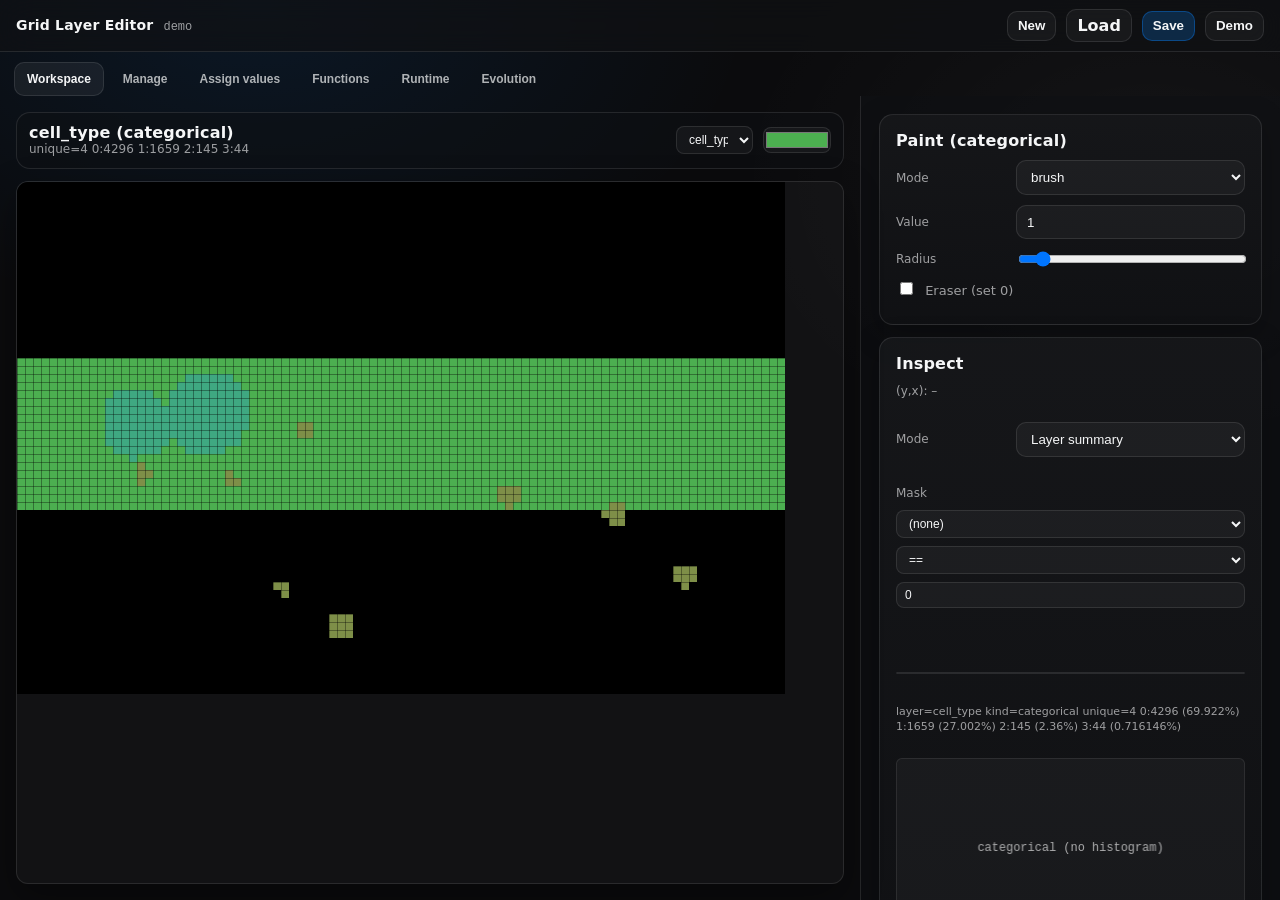
==== web_editor/index.html @ 2e933324 "add pathway step type with neural network-like topology and optimize layer writeback with dirty trac" ====
<!doctype html>
<html lang="en">
  <head>
    <meta charset="UTF-8" />
    <meta name="viewport" content="width=device-width, initial-scale=1.0" />
    <title>Grid Layer Editor</title>
    <link rel="stylesheet" href="style.css" />
  </head>
  <body>
    <div class="app">
      <header class="topbar">
        <div class="topbar__titleWrap">
          <div class="topbar__title">Grid Layer Editor</div>
          <div id="currentFileInfo" class="topbar__fileInfo"></div>
        </div>
        <div class="topbar__actions">
          <button id="newBtn" class="btn btn--secondary">New</button>
          <label class="btn btn--secondary">
            Load
            <input id="fileInput" type="file" accept="application/json" hidden />
          </label>
          <button id="saveBtn" class="btn btn--primary">Save</button>
          <button id="demoBtn" class="btn btn--secondary">Demo</button>
        </div>
      </header>

      <div class="content">
        <div class="workspace">
          <div class="screenTabs">
            <button class="screenBtn screenBtn--active" data-screen="workspace">Workspace</button>
            <button class="screenBtn" data-screen="manage">Manage</button>
            <button class="screenBtn" data-screen="assign">Assign values</button>
            <button class="screenBtn" data-screen="functions">Functions</button>
            <button class="screenBtn" data-screen="runtime">Runtime</button>
            <button class="screenBtn" data-screen="evolution">Evolution</button>
          </div>

          <div class="screenPanel screenPanel--active" data-screen="workspace">
            <main class="main">
              <div id="activeLayerBar" class="activeBar">
                <div class="activeBar__left">
                  <div id="activeLayerTitle" class="activeBar__title"></div>
                  <div id="activeLayerStats" class="activeBar__meta"></div>
                </div>
                <div class="activeBar__right">
                  <select id="layerSelect" class="input input--tiny"></select>
                  <input id="activeLayerColor" class="input input--tiny" type="color" />
                </div>
              </div>

              <div id="canvasWrap" class="canvasWrap">
                <canvas id="canvas" class="canvas"></canvas>
                <canvas id="overlay" class="overlay"></canvas>
              </div>
            </main>

            <aside class="toolsDock">
              <div class="toolsBody">
                <div class="workspaceToolsStack">
                  <section class="panel">
                    <div class="panel__title">Paint (categorical)</div>
                    <div class="row">
                      <label class="label">Mode</label>
                      <select id="editMode" class="input">
                        <option value="brush">brush</option>
                        <option value="rectangle">rectangle</option>
                      </select>
                    </div>
                    <div class="row">
                      <label class="label">Value</label>
                      <input id="paintValue" class="input" type="number" value="1" step="1" />
                    </div>
                    <div class="row">
                      <label class="label">Radius</label>
                      <input id="brushRadius" class="input" type="range" min="0" max="25" value="2" />
                    </div>
                    <div class="row row--inline">
                      <label class="checkbox"><input id="toggleEraser" type="checkbox" /> Eraser (set 0)</label>
                    </div>
                  </section>

                  <section class="panel">
                    <div class="panel__title">Inspect</div>
                    <div class="row row--inline">
                      <div id="cursorInfo" class="meta">(y,x): –</div>
                    </div>

                    <div class="inspectLayout">
                      <div class="inspectLayout__left">
                        <div class="row">
                          <label class="label">Mode</label>
                          <select id="inspectMode" class="input">
                            <option value="summary" selected>Layer summary</option>
                            <option value="cursor">Cursor table (all layers)</option>
                          </select>
                        </div>

                        <div class="row row--inline">
                          <div class="runtimeBlock__controls">
                            <label class="meta">Mask</label>
                            <select id="inspectHistMaskLayer" class="input input--tiny">
                              <option value="">(none)</option>
                            </select>
                            <select id="inspectHistMaskOp" class="input input--tiny">
                              <option value="==">==</option>
                              <option value="!=">!=</option>
                              <option value=">">></option>
                              <option value=">=">>=</option>
                              <option value="<"><</option>
                              <option value="<="><=</option>
                            </select>
                            <input id="inspectHistMaskValue" class="input input--tiny" type="number" step="any" value="1" />
                          </div>
                        </div>

                        <div class="row row--inline">
                          <div id="inspectCursorValue" class="meta"></div>
                        </div>
                        <div class="row row--inline">
                          <div id="inspectTable" class="table"></div>
                        </div>
                      </div>

                      <div class="inspectLayout__right">
                        <div class="row row--inline">
                          <div id="inspectSummaryStats" class="meta" style="font-size: 11px; line-height: 1.4;"></div>
                        </div>
                        <div class="row row--inline">
                          <canvas id="inspectCanvasHist" class="inspectHistCanvas"></canvas>
                        </div>
                      </div>
                    </div>
                  </section>

                  <section class="panel">
                    <div class="panel__title">Grid</div>
                    <div class="row">
                      <label class="label">H</label>
                      <input id="HInput" class="input" type="number" min="4" max="512" value="64" />
                    </div>
                    <div class="row">
                      <label class="label">W</label>
                      <input id="WInput" class="input" type="number" min="4" max="512" value="96" />
                    </div>
                    <div class="row">
                      <label class="label">Zoom</label>
                      <input id="zoomInput" class="input" type="range" min="1" max="24" value="8" />
                    </div>
                    <div class="row row--inline">
                      <label class="checkbox"><input id="autoFitZoom" type="checkbox" checked /> Auto-fit zoom</label>
                    </div>
                    <div class="row row--inline">
                      <label class="checkbox"><input id="gridLinesInput" type="checkbox" checked /> Grid lines</label>
                    </div>
                  </section>
                </div>
              </div>
            </aside>
          </div>

          <div class="screenPanel" data-screen="manage">
            <div class="manageLayout">
              <aside class="sidebar">
                <section class="panel">
                  <div class="panel__title">Layers</div>
                  <div class="row">
                    <label class="label">Search</label>
                    <input id="layerSearchInput" class="input" placeholder="filter layers…" />
                  </div>
                  <div class="row row--inlineFlex">
                    <label class="checkbox"><input id="groupByPrefix" type="checkbox" checked /> Group by prefix</label>
                    <div class="spacer"></div>
                    <button id="collapseAllBtn" class="btn btn--secondary btn--tiny">Collapse</button>
                    <button id="expandAllBtn" class="btn btn--secondary btn--tiny">Expand</button>
                  </div>
                  <div class="row row--inlineFlex">
                    <button id="bulkDeleteBtn" class="btn btn--danger btn--tiny">Delete selected</button>
                    <div class="spacer"></div>
                    <div id="bulkDeleteInfo" class="meta"></div>
                  </div>
                  <div class="row row--inline">
                    <div id="layersTable" class="table"></div>
                  </div>
                </section>
              </aside>

              <aside class="toolsDock toolsDock--full">
                <div class="tabs">
                  <button class="tabBtn tabBtn--active" data-tab="generate">Generate</button>
                </div>

                <div class="toolsBody">
                <div class="tabPanel tabPanel--active" data-tab="generate">
                  <section class="panel">
                    <div class="panel__title">Bulk add layers (masked)</div>
                    <div class="help">Create many layers like <span class="mono">prefix1…prefixN</span> and optionally keep only cells where a mask condition is true.</div>

                    <div class="row">
                      <label class="label">Name prefix</label>
                      <input id="bulkPrefix" class="input" value="protein_" />
                    </div>
                    <div class="row">
                      <label class="label">Start #</label>
                      <input id="bulkStart" class="input" type="number" value="1" step="1" />
                    </div>
                    <div class="row">
                      <label class="label">How many</label>
                      <input id="bulkCount" class="input" type="number" value="100" step="1" min="1" max="10000" />
                    </div>

                    <div class="row">
                      <label class="label">If exists</label>
                      <select id="bulkCollision" class="input">
                        <option value="error">error</option>
                        <option value="skip">skip</option>
                        <option value="overwrite">overwrite</option>
                      </select>
                    </div>

                    <div class="row">
                      <div id="bulkAddPreview" class="meta"></div>
                    </div>

                    <div class="hr"></div>

                    <div class="row">
                      <label class="label">Kind</label>
                      <select id="bulkKind" class="input">
                        <option value="counts">counts</option>
                        <option value="continuous">continuous</option>
                        <option value="categorical">categorical</option>
                      </select>
                    </div>
                    <div class="row">
                      <label class="label">Initialize</label>
                      <select id="bulkInit" class="input">
                        <option value="zeros">zeros</option>
                        <option value="constant">constant</option>
                        <option value="random">random</option>
                        <option value="gradient">gradient</option>
                      </select>
                    </div>

                    <details class="details">
                      <summary class="details__summary">Advanced</summary>
                      <div class="row">
                        <label class="label">Value</label>
                        <input id="bulkValue" class="input" type="number" value="1" step="0.1" />
                      </div>
                      <div class="row">
                        <label class="label">Seed</label>
                        <input id="bulkSeed" class="input" type="number" value="0" step="1" />
                      </div>
                    </details>

                    <div class="hr"></div>

                    <div class="row">
                      <label class="label">Mask layer</label>
                      <select id="maskLayer" class="input"></select>
                    </div>
                    <div class="row">
                      <label class="label">Condition</label>
                      <div class="two">
                        <select id="maskOp" class="input">
                          <option value="==">==</option>
                          <option value="!=">!=</option>
                          <option value=">">&gt;</option>
                          <option value=">=">&gt;=</option>
                          <option value="<">&lt;</option>
                          <option value="<=">&lt;=</option>
                        </select>
                        <input id="maskValue" class="input" type="number" value="1" step="1" />
                      </div>
                    </div>
                    <div class="row row--inline">
                      <label class="checkbox"><input id="maskInvert" type="checkbox" /> Invert mask</label>
                    </div>

                    <div class="row">
                      <button id="bulkAddBtn" class="btn btn--primary btn--full">Bulk add</button>
                    </div>
                  </section>

                  <section class="panel">
                    <div class="panel__title">Derived / patterned layers</div>
                    <div class="help">Create one new layer per matching source layer. Use <span class="mono">{suffix}</span> in the template to reuse the matched suffix.</div>

                    <div class="row row--inline">
                      <button id="derivedPresetGeneFromMolecule" class="btn btn--secondary btn--full">Preset: molecule_* → gene_{suffix}</button>
                    </div>

                    <div class="row">
                      <label class="label">Match prefix</label>
                      <input id="derivedSourcePrefix" class="input" value="molecule_" />
                    </div>
                    <div class="row">
                      <label class="label">Create as</label>
                      <input id="derivedTargetTemplate" class="input" value="gene_{suffix}" />
                    </div>

                    <div class="row">
                      <div id="derivedPreview" class="meta"></div>
                    </div>

                    <details class="details">
                      <summary class="details__summary">Advanced</summary>
                      <div class="row">
                        <label class="label">Kind/color from</label>
                        <select id="derivedMetaFrom" class="input">
                          <option value="source">source layer</option>
                          <option value="prototype">prototype layer</option>
                        </select>
                      </div>
                      <div class="row">
                        <label class="label">Prototype</label>
                        <select id="derivedPrototypeLayer" class="input"></select>
                      </div>
                      <div class="row">
                        <label class="label">Data init</label>
                        <select id="derivedDataInit" class="input">
                          <option value="zeros">zeros</option>
                          <option value="copy_source">copy source</option>
                          <option value="copy_prototype">copy prototype</option>
                        </select>
                      </div>
                      <div class="row row--inline">
                        <label class="checkbox"><input id="derivedSkipExisting" type="checkbox" checked /> Skip if target exists</label>
                      </div>
                    </details>
                    <div class="row">
                      <button id="derivedApplyBtn" class="btn btn--primary btn--full">Create derived layers</button>
                    </div>
                  </section>
                </div>

              </div>
              </aside>
            </div>
          </div>

          <div class="screenPanel" data-screen="assign">
            <div class="assignLayout">
              <aside class="sidebar">
                <section class="panel">
                  <div class="panel__title">Targets</div>
                  <div class="help">Pick layers to change.</div>
                  <div class="row">
                    <label class="label">Search</label>
                    <input id="opTargetFilter" class="input" placeholder="filter targets… (use * as wildcard)" />
                  </div>
                  <div class="row row--inline">
                    <div class="two">
                      <button id="opTargetsSelectAll" class="btn btn--secondary btn--full">Select all visible</button>
                      <button id="opTargetsClear" class="btn btn--secondary btn--full">Clear</button>
                    </div>
                  </div>
                  <div class="row row--inline">
                    <div id="opTargetsList" class="targetsList"></div>
                  </div>
                </section>
              </aside>

              <aside class="toolsDock toolsDock--full">
                <div class="toolsBody">
                  <section class="panel">
                    <div class="panel__title">Assign values (masked)</div>

                    <div class="row">
                      <label class="label">Operation</label>
                      <select id="opType" class="input">
                        <option value="set_constant">set constant</option>
                        <option value="set_random_uniform">set random uniform</option>
                        <option value="add_random_uniform">add random uniform</option>
                      </select>
                    </div>
                    <div class="row">
                      <label class="label">Value</label>
                      <input id="opValue" class="input" type="number" value="1" step="0.1" />
                    </div>
                    <div class="row">
                      <label class="label">Min / Max</label>
                      <div class="two two--equal">
                        <input id="opMin" class="input" type="number" value="0" step="0.1" />
                        <input id="opMax" class="input" type="number" value="1" step="0.1" />
                      </div>
                    </div>
                    <div class="row">
                      <label class="label">Seed</label>
                      <input id="opSeed" class="input" type="number" value="0" step="1" />
                    </div>

                    <div class="hr"></div>

                    <div class="row">
                      <label class="label">Mask layer</label>
                      <select id="opMaskLayer" class="input"></select>
                    </div>
                    <div class="row">
                      <label class="label">Condition</label>
                      <div class="two">
                        <select id="opMaskOp" class="input">
                          <option value="==">==</option>
                          <option value="!=">!=</option>
                          <option value=">">&gt;</option>
                          <option value=">=">&gt;=</option>
                          <option value="<">&lt;</option>
                          <option value="<=">&lt;=</option>
                        </select>
                        <input id="opMaskValue" class="input" type="number" value="1" step="1" />
                      </div>
                    </div>
                    <div class="row row--inline">
                      <label class="checkbox"><input id="opMaskInvert" type="checkbox" /> Invert mask</label>
                    </div>
                    <div class="row row--inline">
                      <div id="opMaskPreview" class="meta"></div>
                    </div>

                    <div class="row">
                      <button id="opApplyBtn" class="btn btn--primary btn--full">Apply to targets</button>
                    </div>
                  </section>
                </div>
              </aside>
            </div>
          </div>

          <div class="screenPanel" data-screen="functions">
            <div class="functionsLayout">
              <aside class="toolsDock toolsDock--full">
                <div class="tabs">
                  <button class="tabBtn tabBtn--active" data-tab="measurements">Measurements</button>
                  <button class="tabBtn" data-tab="layerOps">Layer Ops</button>
                </div>

                <div class="toolsBody">
                  <div class="tabPanel tabPanel--active" data-tab="measurements">
                    <section class="panel">
                      <div class="panel__title">Measurements</div>
                      <div class="help">
                        Define scalar outputs using formulas over layers (spreadsheet-style). These are stored inside gridstate.json and used by the Python CLI.
                        Use reductions like <span class="mono">mean(x)</span>, <span class="mono">sum(x)</span>, <span class="mono">median(x)</span>, <span class="mono">quantile(x, 0.9)</span>, and optional filters like <span class="mono">where=(circulation==1)</span>.
                      </div>

                      <div class="row">
                        <label class="label">Insert layer</label>
                        <div class="two two--btn">
                          <select id="fnInsertLayer" class="input"></select>
                          <button id="fnInsertLayerBtn" class="btn btn--secondary">Insert</button>
                        </div>
                      </div>

                      <div class="row">
                        <label class="label">Insert function</label>
                        <div class="two two--btn">
                          <select id="fnInsertFn" class="input"></select>
                          <button id="fnInsertFnBtn" class="btn btn--secondary">Insert</button>
                        </div>
                      </div>

                      <div class="hr"></div>

                      <div class="row row--inline">
                        <div class="two two--equal">
                          <button id="fnAddRowBtn" class="btn btn--secondary btn--full">Add measurement</button>
                          <button id="fnResetBtn" class="btn btn--secondary btn--full">Reset defaults</button>
                        </div>
                      </div>

                      <div class="row row--inline">
                        <div id="fnSpecsTable" class="table"></div>
                      </div>
                    </section>
                  </div>

                  <div class="tabPanel" data-tab="layerOps">
                    <section class="panel">
                      <div class="panel__titleRow">
                        <div class="panel__title">Layer Ops</div>
                        <button id="opsHelpBtn" class="btn btn--secondary btn--tiny" type="button" aria-label="Layer Ops help">?</button>
                      </div>
                      <div class="help">
                        Define layer-to-layer operations that update existing layers using array expressions (NumPy-style). These are stored inside gridstate.json and executed by a Python script.
                        Example: <span class="mono">target=cell</span> expr <span class="mono">cell - death</span> or <span class="mono">where(cell==1, atp + glucose*atp_maker*damage, atp)</span>.
                      </div>

                      <div class="row">
                        <label class="label">Insert layer</label>
                        <div class="two two--btn">
                          <select id="opsInsertLayer" class="input"></select>
                          <button id="opsInsertLayerBtn" class="btn btn--secondary">Insert</button>
                        </div>
                      </div>

                      <div class="row">
                        <label class="label">Insert function</label>
                        <div class="two two--btn">
                          <select id="opsInsertFn" class="input"></select>
                          <button id="opsInsertFnBtn" class="btn btn--secondary">Insert</button>
                        </div>
                      </div>

                      <div class="hr"></div>

                      <div class="opsToolbar">
                        <div class="opsToolbar__row">
                          <button id="opsAddRowBtn" class="btn btn--secondary">Add operation</button>
                          <button id="opsAddVarBtn" class="btn btn--secondary">Add variable</button>
                          <button id="opsAddForEachBtn" class="btn btn--secondary">Add foreach</button>
                          <button id="opsAddTransportBtn" class="btn btn--secondary">Add transport</button>
                          <button id="opsAddDiffusionBtn" class="btn btn--secondary">Add diffusion</button>
                          <button id="opsAddDivisionBtn" class="btn btn--secondary">Add division</button>
                          <button id="opsAddPathwayBtn" class="btn btn--secondary">Add pathway</button>
                        </div>
                      </div>

                      <div class="row">
                        <label class="label">Duplicate group</label>
                        <div class="opsDupGroup">
                          <select id="opsDupGroupFrom" class="input"></select>
                          <input id="opsDupGroupTo" class="input" placeholder="new group name (e.g. translation)" />
                          <button id="opsDupGroupBtn" class="btn btn--secondary">Duplicate</button>
                        </div>
                      </div>

                      <div class="row row--inline">
                        <div class="opsToolbar__row opsToolbar__row--secondary">
                          <button id="opsTestBtn" class="btn btn--secondary">Test operations</button>
                          <button id="opsResetBtn" class="btn btn--secondary">Clear</button>
                        </div>
                      </div>

                      <div class="row row--inline">
                        <div id="opsSpecsTable" class="table"></div>
                      </div>
                    </section>
                  </div>
                </div>
              </aside>
            </div>
          </div>

          <div class="screenPanel" data-screen="runtime">
            <div class="functionsLayout">
              <aside class="toolsDock toolsDock--full">
                <section class="panel">
                  <div class="panel__title">Runtime</div>
                  <div class="help">
                    Runtime always runs the current editor gridstate (auto-synced). Repeatedly apply Layer Ops (one step per tick) and visualize selected layers as live heatmaps.
                    This requires running the local runtime server.
                  </div>

                  <div class="row">
                    <label class="label">Tick interval (ms)</label>
                    <div class="two two--btn">
                      <input id="rtIntervalMs" class="input" type="number" min="50" step="50" value="500" />
                      <button id="rtStartStopBtn" class="btn btn--secondary">Start</button>
                    </div>
                  </div>

                  <div class="row row--inline">
                    <div class="three">
                      <button id="rtStepBtn" class="btn btn--secondary btn--tiny">Step once</button>
                      <button id="rtResetBtn" class="btn btn--secondary btn--tiny">Reset</button>
                      <button id="rtDownloadBtn" class="btn btn--secondary btn--tiny">Download tick</button>
                    </div>
                  </div>

                  <div class="row row--inline">
                    <div id="rtStatus" class="meta"></div>
                  </div>

                  <div class="hr"></div>

                  <div class="runtimeDash">
                    <div class="runtimeDash__left">
                      <div class="runtimeBlock">
                        <div class="runtimeBlock__title">Events</div>
                        <div id="rtEventsList" class="runtimeEventsList"></div>
                      </div>

                      <div class="runtimeBlock">
                        <div class="runtimeBlock__title">Layer scalars</div>
                        <div class="runtimeBlock__controls">
                          <label class="meta">Window (ticks)</label>
                          <input id="rtScalarsWindow" class="input input--tiny" type="number" min="10" step="10" value="200" />
                          <label class="checkbox"><input id="rtScalarsLog" type="checkbox" /> Log</label>
                        </div>
                        <div id="rtScalarsList" class="runtimeScalarsList"></div>
                      </div>

                      <div class="runtimeBlock">
                        <div class="runtimeBlock__title">Measurements</div>
                        <div class="runtimeBlock__controls">
                          <label class="meta">Window (ticks)</label>
                          <input id="rtMeasWindow" class="input input--tiny" type="number" min="10" step="10" value="300" />
                          <label class="checkbox"><input id="rtMeasNormalize" type="checkbox" checked /> Normalize</label>
                          <label class="checkbox"><input id="rtMeasLog" type="checkbox" /> Log</label>
                        </div>
                        <div class="runtimeMeasWrap">
                          <canvas id="rtMeasCanvas" class="runtimeMeasCanvas"></canvas>
                        </div>
                        <div id="rtMeasList" class="runtimeMeasList"></div>
                      </div>

                      <div class="runtimeBlock">
                        <div class="runtimeBlock__title">Survival @ t=0</div>
                        <div class="runtimeBlock__controls">
                          <label class="meta">Focus</label>
                          <select id="rtSurvFocus" class="input input--tiny">
                            <option value="gene">gene_*</option>
                            <option value="protein">protein_*</option>
                            <option value="rna">rna_*</option>
                            <option value="molecule">molecule_*</option>
                            <option value="damage">damage*</option>
                            <option value="all">all</option>
                          </select>
                          <label class="meta">Top</label>
                          <input id="rtSurvTopK" class="input input--tiny" type="number" min="5" step="5" value="12" />
                          <label class="checkbox"><input id="rtSurvLog1p" type="checkbox" checked /> log1p</label>
                        </div>
                        <div id="rtSurvList" class="runtimeSurvList"></div>
                      </div>
                    </div>

                    <div class="runtimeDash__right">
                      <div class="runtimeBlock">
                        <div class="runtimeBlock__title">Watch layers</div>
                        <div class="runtimeBlock__controls">
                          <select id="rtAddLayerSelect" class="input"></select>
                          <button id="rtAddLayerBtn" class="btn btn--secondary btn--tiny">Add</button>
                        </div>
                        <div id="rtWatchList" class="runtimeWatchList"></div>
                      </div>

                      <div class="runtimeBlock">
                        <div class="runtimeBlock__title">Overlay</div>
                        <div class="runtimeOverlayWrap">
                          <canvas id="rtOverlayCanvas" class="stepsCanvas"></canvas>
                        </div>
                      </div>

                      <div class="runtimeBlock">
                        <div class="runtimeBlock__title">Heatmaps</div>
                        <div class="runtimeBlock__controls">
                          <label class="meta">Columns</label>
                          <select id="rtVizCols" class="input input--tiny">
                            <option value="2">2</option>
                            <option value="3">3</option>
                            <option value="4">4</option>
                          </select>
                          <label class="checkbox"><input id="rtHeatMaskEnabled" type="checkbox" /> Mask heatmaps</label>
                        </div>
                        <div class="runtimeHeatmapsWrap">
                          <div class="runtimeHeatmapsWrap__left">
                            <div class="runtimeHistControls">
                              <label class="meta">Layer</label>
                              <select id="rtHistLayer" class="input input--tiny"></select>
                              <label class="meta">Bins</label>
                              <input id="rtHistBins" class="input input--tiny" type="number" min="10" step="10" value="60" />
                              <label class="checkbox"><input id="rtHistLogY" type="checkbox" /> Log Y</label>
                              <div class="hr" style="margin: 8px 0;"></div>
                              <label class="meta">Mask</label>
                              <select id="rtHistMaskLayer" class="input input--tiny">
                                <option value="">(none)</option>
                              </select>
                              <select id="rtHistMaskOp" class="input input--tiny">
                                <option value="==">==</option>
                                <option value="!=">!=</option>
                                <option value=">">></option>
                                <option value=">=">>=</option>
                                <option value="<"><</option>
                                <option value="<="><=</option>
                              </select>
                              <input id="rtHistMaskValue" class="input input--tiny" type="number" step="any" value="1" />
                            </div>
                            <div class="runtimeHistWrap">
                              <canvas id="rtHistCanvas" class="runtimeHistCanvas"></canvas>
                            </div>
                          </div>
                          <div class="runtimeHeatmapsWrap__right">
                            <div id="rtVizGrid" class="runtimeVizGrid"></div>
                          </div>
                        </div>
                      </div>
                    </div>
                  </div>
                </section>
              </aside>
            </div>
          </div>

          <div class="screenPanel" data-screen="evolution">
            <div class="evoLayout">
              <aside class="sidebar">
                <section class="panel">
                  <div class="panel__title">Evolution</div>
                  <div class="help">
                    Run evolutionary search over initial gene/rna/protein layers and select the best-performing candidates. Evolution runs use optimized layer ops.
                  </div>

                  <div class="row">
                    <label class="label" title="Which search method to use.\n\nCEM delta-field: samples additive deltas and learns where good solutions are. Good default.\nAffine GA: mutates scale/bias per layer (simpler, sometimes less expressive).">Algorithm</label>
                    <select id="evoAlgo" class="input">
                      <option value="cem_delta" selected>CEM delta-field</option>
                      <option value="affine">Affine GA (scale/bias)</option>
                    </select>
                  </div>

                  <div class="row">
                    <label class="label" title="How many candidate solutions are evaluated each generation.\nHigher = more exploration and usually better results, but slower.\nTypical: 50–300.">Variants per generation</label>
                    <input id="evoVariants" class="input" type="number" min="1" step="1" value="75" />
                  </div>
                  <div class="row">
                    <label class="label" title="How long each candidate is simulated (number of ticks).\nHigher = more accurate/less noisy fitness, but slower.\nTypical: 30–200.">Ticks per evaluation</label>
                    <input id="evoTicks" class="input" type="number" min="1" step="1" value="100" />
                  </div>
                  <div class="row">
                    <label class="label" title="How many rounds of evolution to run.\nMore generations gives the optimizer more chances to improve, but costs time.\nTypical: 10–100.">Generations</label>
                    <input id="evoGenerations" class="input" type="number" min="1" step="1" value="50" />
                  </div>

                  <div class="row">
                    <label class="label" title="How many top candidates influence the next generation.\nSmaller = more greedy (can converge faster but risk getting stuck).\nLarger = more diverse (more stable, slower).\nTypical: 5–20.">Elites</label>
                    <input id="evoElites" class="input" type="number" min="1" step="1" value="5" />
                  </div>
                  <div class="row">
                    <label class="label" title="How many times to re-run each candidate and average the result.\nHigher = less random noise in fitness, but slower.\nTypical: 1–3.">Replicates</label>
                    <input id="evoReplicates" class="input" type="number" min="1" step="1" value="1" />
                  </div>

                  <div class="row">
                    <label class="label" title="How many candidates to evaluate in parallel.\nSet close to your CPU core count for speed. Too high can slow things down due to contention.\nTypical: 4–32 (machine dependent).">Workers</label>
                    <input id="evoWorkers" class="input" type="number" min="1" step="1" value="35" />
                  </div>

                  <div class="row">
                    <label class="label" title="Random seed for evolution. Change to get a different search trajectory when you rerun.">Seed</label>
                    <input id="evoSeed" class="input" type="number" step="1" value="1" />
                  </div>

                  <div class="hr"></div>

                  <div id="evoAffineParams">
                    <div class="row">
                      <label class="label" title="(Affine GA) Probability of mutating each layer's parameters per generation.\nHigher = explores more but can destabilize.\nTypical: 0.05–0.30.">Mutation rate</label>
                      <input id="evoMutationRate" class="input" type="number" min="0" max="1" step="0.01" value="0.15" />
                    </div>
                    <div class="row">
                      <label class="label" title="(Affine GA) Randomness of multiplicative scale mutations.\nHigher = bigger multiplicative jumps.\nTypical: 0.05–0.50. If fitness is erratic, reduce.">Scale sigma</label>
                      <input id="evoSigmaScale" class="input" type="number" min="0" step="0.01" value="0.25" />
                    </div>
                    <div class="row">
                      <label class="label" title="(Affine GA) Randomness of additive bias mutations.\nHigher = bigger additive jumps.\nTypical: 0.05–0.50. If candidates crash early, reduce.">Bias sigma</label>
                      <input id="evoSigmaBias" class="input" type="number" min="0" step="0.01" value="0.25" />
                    </div>
                  </div>

                  <div id="evoCemParams">
                    <div class="row">
                      <label class="label" title="(CEM) Initial search step size (how big random deltas are at the start).\nHigher = explores farther but can destroy good starting behavior.\nTypical: 0.05–0.50. If you see a huge early fitness drop, reduce.">CEM delta sigma (init)</label>
                      <input id="evoCemSigma" class="input" type="number" min="0" step="0.01" value="0.50" />
                    </div>
                    <div class="row">
                      <label class="label" title="(CEM) Learning rate for updating the search distribution (mu/sigma).\nHigher = adapts faster but can be unstable.\nTypical: 0.3–0.8.">CEM alpha</label>
                      <input id="evoCemAlpha" class="input" type="number" min="0" max="1" step="0.01" value="0.70" />
                    </div>
                    <div class="row">
                      <label class="label" title="(CEM) Minimum allowed sigma (step size).\nPrevents the search from collapsing too early.\nHigher = keeps exploring; lower = can converge tightly.\nTypical: 0.01–0.10.">CEM sigma floor</label>
                      <input id="evoCemSigmaFloor" class="input" type="number" min="0" step="0.01" value="0.05" />
                    </div>
                    <div class="row">
                      <label class="label" title="(CEM) Where mutations are allowed.\nOnly initial cells: edits only the starting organism footprint (safer).\nAll grid cells: can change the whole field (more powerful, riskier).">CEM delta mask</label>
                      <select id="evoCemMask" class="input">
                        <option value="cell" selected>Only initial cells</option>
                        <option value="all">All grid cells</option>
                      </select>
                    </div>
                  </div>
                  <div class="row">
                    <label class="label" title="Clamps all evolved float layers into [0, Huge] to avoid infinities/blow-ups.\nLeave large unless you want stricter caps. Smaller values can prevent runaway growth but may also limit behavior.">Huge (upper bound)</label>
                    <input id="evoHuge" class="input" type="number" min="1" step="1" value="1000000000" />
                  </div>

                  <div class="hr"></div>

                  <details class="details" open>
                    <summary class="details__summary">Target Layers (evolvable)</summary>
                    <div class="meta" style="margin: 8px 0; line-height: 1.4;">
                      Select which layers can be mutated during evolution. Use wildcards (e.g., <code>gene_*</code>) or select individual layers.
                    </div>
                    <div class="row row--inlineFlex" style="margin: 6px 0;">
                      <input id="evoTargetFilter" class="input input--tiny" placeholder="Search layers…" style="flex: 1;" />
                    </div>
                    <div class="row row--inlineFlex" style="margin: 6px 0; flex-wrap: wrap; gap: 4px;">
                      <button id="evoTargetAddGene" class="btn btn--secondary btn--tiny">+ gene_*</button>
                      <button id="evoTargetAddRna" class="btn btn--secondary btn--tiny">+ rna_*</button>
                      <button id="evoTargetAddProtein" class="btn btn--secondary btn--tiny">+ protein_*</button>
                      <button id="evoTargetAddMolecule" class="btn btn--secondary btn--tiny">+ molecule_*</button>
                      <button id="evoTargetClear" class="btn btn--danger btn--tiny">Clear</button>
                    </div>
                    <div class="row row--inlineFlex" style="margin: 6px 0;">
                      <input id="evoTargetCustomPattern" class="input input--tiny" placeholder="Custom pattern (e.g. damage_*)" style="flex: 1;" />
                      <button id="evoTargetAddCustom" class="btn btn--secondary btn--tiny">Add</button>
                    </div>
                    <div id="evoTargetPatterns" class="meta" style="margin: 6px 0; padding: 6px; background: rgba(255,255,255,0.03); border-radius: 6px; min-height: 24px;"></div>
                    <div id="evoTargetInfo" class="meta" style="margin: 6px 0;"></div>
                    <div id="evoTargetList" class="evoTargetList" style="max-height: 200px; overflow-y: auto; border: 1px solid var(--border); border-radius: 8px; margin-top: 6px;"></div>
                  </details>

                  <div class="hr"></div>

                  <div class="row">
                    <label class="label" title="Fitness is a weighted sum of your measurements.\nSet a weight to 0 to ignore that measurement.\nPositive weights reward higher values; negative weights penalize them.">Fitness objectives</label>
                    <div>
                      <div class="meta" style="margin-bottom: 12px; line-height: 1.4;">
                        Evolution maximizes fitness by combining your measurements with weights.<br>
                        <strong>Formula:</strong> fitness = (weight₁ × measurement₁) + (weight₂ × measurement₂) + ...<br>
                        <strong>Positive weights</strong> reward higher values, <strong>negative weights</strong> penalize them.
                      </div>
                      <div id="evoMeasList" class="evoWeights"></div>
                      <button id="evoRefreshMeasBtn" class="btn btn--secondary btn--tiny" style="margin-top: 8px;">Refresh measurements</button>
                    </div>
                  </div>

                  <div class="row row--inline">
                    <div class="two two--btn">
                      <button id="evoStartBtn" class="btn btn--secondary">Start</button>
                      <button id="evoStopBtn" class="btn btn--secondary">Stop</button>
                    </div>
                  </div>

                  <div class="row row--inline">
                    <div id="evoStatus" class="meta"></div>
                  </div>
                </section>
              </aside>

              <aside class="toolsDock toolsDock--full">
                <section class="panel">
                  <div class="panel__title">Progress</div>
                  <div class="evoPlotWrap">
                    <canvas id="evoCanvas" class="evoCanvas"></canvas>
                  </div>
                  <div class="hr"></div>
                  <div class="panel__title">Top candidates</div>
                  <div id="evoTopList" class="table"></div>
                </section>
              </aside>
            </div>
          </div>
        </div>
      </div>

      <div id="helpModal" class="modal" aria-hidden="true">
        <div id="helpModalOverlay" class="modal__overlay"></div>
        <div class="modal__panel" role="dialog" aria-modal="true" aria-labelledby="helpModalTitle">
          <div class="modal__header">
            <div id="helpModalTitle" class="modal__title">Help</div>
            <button id="helpModalClose" class="btn btn--secondary btn--tiny" type="button">Close</button>
          </div>
          <div id="helpModalBody" class="modal__body"></div>
        </div>
      </div>
    </div>

    <script type="module" src="app.js?v=div2"></script>
  </body>
</html>
---- web_editor/style.css ----
:root{
  --bg:#0b0b0d;
  --panel:#16171a;
  --panel2:#101114;
  --text:#f5f6f7;
  --muted:rgba(245,246,247,.62);
  --border:rgba(255,255,255,.10);
  --primary:#0a84ff;
  --danger:#ff453a;
  --success:#32d74b;
  --control-h: 34px;
  --control-h-tiny: 26px;
}

*{box-sizing:border-box}
html,body{height:100%}
body{
  margin:0;
  font-family: ui-sans-serif, system-ui, -apple-system, Segoe UI, Roboto, Helvetica, Arial;
  background:
    radial-gradient(900px 600px at 20% 0%, rgba(10,132,255,.10), transparent 55%),
    radial-gradient(700px 500px at 90% 20%, rgba(255,255,255,.04), transparent 60%),
    var(--bg);
  color:var(--text);
  -webkit-font-smoothing: antialiased;
  text-rendering: optimizeLegibility;
}

.app{height:100%; display:flex; flex-direction:column;}
.topbar{
  display:flex;
  align-items:center;
  justify-content:space-between;
  height:52px;
  padding:0 16px;
  border-bottom:1px solid var(--border);
  background: rgba(16,17,20,.72);
  backdrop-filter: blur(16px);
}
.topbar__titleWrap{
  display:flex;
  align-items:baseline;
  gap:10px;
  min-width:0;
}
.topbar__title{font-weight:650; letter-spacing:.2px; font-size:14px}
.topbar__fileInfo{
  color:var(--muted);
  font-size:12px;
  font-family: ui-monospace, SFMono-Regular, Menlo, Monaco, Consolas, 'Liberation Mono', 'Courier New', monospace;
  white-space:nowrap;
  overflow:hidden;
  text-overflow:ellipsis;
  max-width:520px;
}
.topbar__actions{display:flex; gap:10px; align-items:center}

.topbar__actions .btn,
.topbar__actions label.btn{
  min-height: 30px;
  padding: 6px 10px;
}

.content{flex:1; display:flex; min-height:0;}
.workspace{flex:1; min-width:0; display:flex; flex-direction:column;}
.main{flex:1; padding:16px; min-width:0; display:flex; flex-direction:column; min-height:0;}

.manageLayout{flex:1; min-height:0; display:flex;}
.manageLayout .sidebar{
  flex:1;
  min-width:380px;
  max-width:50%;
  padding:12px;
  overflow:auto;
  border-right:1px solid var(--border);
  background: rgba(12,13,16,.55);
}
.manageLayout .toolsDock{flex:1; min-width:420px;}

.assignLayout{flex:1; min-height:0; display:flex;}
.assignLayout .sidebar{
  width:480px;
  padding:12px;
  overflow:auto;
  border-right:1px solid var(--border);
  background: rgba(12,13,16,.55);
}
.assignLayout .toolsDock{flex:1; min-width:0;}

.evoLayout{flex:1; min-height:0; display:flex;}
.evoLayout .sidebar{
  width:480px;
  padding:12px;
  overflow:auto;
  border-right:1px solid var(--border);
  background: rgba(12,13,16,.55);
}
.evoLayout .toolsDock{flex:1; min-width:0;}

.functionsLayout{flex:1; min-height:0; display:flex;}
.functionsLayout .toolsDock{
  flex:1;
  min-width:0;
}

.screenTabs{
  display:flex;
  gap:6px;
  padding:10px 14px;
  padding-bottom:0;
}
.screenBtn{
  padding:9px 12px;
  border-radius:10px;
  border:1px solid transparent;
  background: transparent;
  color:rgba(245,246,247,.70);
  cursor:pointer;
  font-weight:700;
  font-size:12px;
  transition: background .12s ease, border-color .12s ease, color .12s ease;
}
.screenBtn:hover{background: rgba(255,255,255,.04);}
.screenBtn--active{
  color:var(--text);
  background: rgba(255,255,255,.06);
  border-color: rgba(255,255,255,.10);
}

.screenPanel{display:none; flex:1; min-height:0;}
.screenPanel--active{display:flex; flex:1; min-height:0;}

.screenPanel[data-screen="workspace"]{
  flex-direction:row;
}
.screenPanel[data-screen="manage"]{
  flex-direction:column;
}

.screenPanel[data-screen="workspace"] .toolsDock{
  flex: 0 0 420px;
  min-height:0;
  max-height:none;
  border-top:none;
  border-left:1px solid var(--border);
}

.workspaceToolsStack{
  display:flex;
  flex-direction:column;
  gap:12px;
}

.workspaceToolsStack .panel{
  margin-bottom:0;
}

.workspaceToolsStack .inspectLayout{
  flex-direction: column;
  gap: 10px;
}

.workspaceToolsStack .inspectLayout__left{
  flex: none;
}

.workspaceToolsStack .inspectLayout__right{
  flex: none;
}

@media (max-width: 1100px){
  .screenPanel[data-screen="workspace"]{
    flex-direction:column;
  }

  .screenPanel[data-screen="workspace"] .toolsDock{
    flex: none;
    border-left:none;
    border-top:1px solid var(--border);
  }
}

.toolsDock{
  display:flex;
  flex-direction:column;
  border-top:1px solid var(--border);
  background: rgba(16,17,20,.55);
  min-height:260px;
  max-height:380px;
}
.toolsBody{flex:1; min-height:0; padding:18px; overflow:auto;}

.toolsDock.toolsDock--full .toolsBody{
  display:flex;
  flex-direction:column;
  align-items:center;
}
.toolsDock.toolsDock--full .toolsBody > *{width:100%;}
.toolsDock.toolsDock--full .toolsBody .panel{max-width:none;}

.toolsDock.toolsDock--full{
  flex:1;
  max-height:none;
  min-height:0;
  border-top:none;
}

.activeBar{
  display:flex;
  align-items:center;
  justify-content:space-between;
  gap:10px;
  padding:10px 12px;
  border:1px solid rgba(255,255,255,.10);
  border-radius:14px;
  background: rgba(16,17,20,.55);
  margin-bottom:12px;
}
.activeBar__title{font-weight:800; letter-spacing:.2px;}
.activeBar__meta{color:var(--muted); font-size:12px; line-height:1.3;}
.activeBar__right{display:flex; gap:10px; align-items:center}

.tabs{
  display:flex;
  gap:8px;
  padding:12px;
  padding-bottom:0;
}
.tabBtn{
  flex:1;
  padding:8px 10px;
  border-radius:10px;
  border:1px solid rgba(255,255,255,.08);
  background: rgba(255,255,255,.02);
  color:rgba(245,246,247,.70);
  cursor:pointer;
  font-weight:800;
  font-size:12px;
  transition: background .12s ease, border-color .12s ease, color .12s ease;
}
.tabBtn:hover{background: rgba(255,255,255,.04); border-color: rgba(255,255,255,.12);}
.tabBtn--active{
  color:var(--text);
  background: rgba(10,132,255,.14);
  border-color: rgba(10,132,255,.28);
}
.tabPanel{display:none;}
.tabPanel--active{display:block;}

.panel{
  background: linear-gradient(180deg, rgba(22,23,26,.92), rgba(16,17,20,.92));
  border:1px solid rgba(255,255,255,.10);
  border-radius:14px;
  padding:16px;
  margin-bottom:12px;
  box-shadow: 0 10px 30px rgba(0,0,0,.25);
}
.panel__title{font-weight:800; margin-bottom:10px; color:var(--text); letter-spacing:.2px}
.panel__titleRow{display:flex; align-items:center; justify-content:space-between; gap:10px;}
.panel__titleRow .panel__title{margin-bottom:0;}
.row{display:grid; grid-template-columns:110px minmax(0, 1fr); gap:10px; align-items:center; margin:10px 0;}
.row--inline{grid-template-columns:1fr;}
.row--inlineFlex{display:flex; align-items:center; gap:8px;}
.spacer{flex:1;}
.two{display:grid; grid-template-columns: 120px 1fr; gap:8px;}
.two--equal{grid-template-columns: 1fr 1fr;}
.two--btn{grid-template-columns: 1fr auto;}
.two--btnLeft{grid-template-columns: auto 1fr;}
.three{display:grid; grid-template-columns: 1fr 1fr 1fr; gap:8px;}
.label{color:var(--muted); font-size:12px;}
.input{
  width:100%;
  padding:8px 10px;
  border-radius:10px;
  background: rgba(255,255,255,.04);
  border:1px solid var(--border);
  color:var(--text);
  outline:none;
  min-height: var(--control-h);
  transition: border-color .12s ease, background .12s ease, box-shadow .12s ease;
}
.input:focus{
  border-color: rgba(10,132,255,.70);
  box-shadow: 0 0 0 3px rgba(10,132,255,.18);
}

input[type="range"].input{min-height:auto; padding:0; background:transparent; border:none;}
input[type="color"].input{padding:0; min-height: var(--control-h); height: var(--control-h);}
input[type="color"].input.input--tiny{min-height: var(--control-h-tiny); height: var(--control-h-tiny);}

.checkbox{color:var(--muted); font-size:13px;}
.checkbox input{margin-right:8px;}

.btn{
  padding:9px 12px;
  border-radius:10px;
  border:1px solid var(--border);
  background: rgba(255,255,255,.04);
  color:var(--text);
  cursor:pointer;
  font-weight:600;
  min-height: var(--control-h);
  transition: filter .12s ease, background .12s ease, border-color .12s ease;
}
.btn--small{
  padding:7px 10px;
  border-radius:9px;
  font-size:13px;
}
.btn--full{width:100%}
.btn--primary{background: rgba(10,132,255,.22); border-color: rgba(10,132,255,.35)}
.btn--secondary{background: rgba(255,255,255,.04)}
.btn--danger{background: rgba(255,69,58,.14); border-color: rgba(255,69,58,.35)}
.btn:hover{filter:brightness(1.05)}

.btn--tiny{
  min-height: var(--control-h-tiny);
  padding: 5px 8px;
  border-radius: 8px;
  font-size: 12px;
  line-height: 1;
}

/* Destructive actions should not dominate dense tables */
.btn--danger.btn--tiny{
  background: rgba(255,69,58,.10);
  border-color: rgba(255,69,58,.22);
}

.meta{color:var(--muted); font-size:12px; line-height:1.4;}
.help{color:var(--muted); font-size:12px; line-height:1.45; margin:0 0 12px 0; opacity:.95; max-width: 92ch;}
.mono{font-family: ui-monospace, SFMono-Regular, Menlo, Monaco, Consolas, "Liberation Mono", "Courier New", monospace;}
.details{margin-top:8px;}
.details__summary{cursor:pointer; color:var(--muted); font-weight:800; font-size:12px;}
.hr{height:1px; background: var(--border); margin:10px 0;}

.canvasWrap{
  position:relative;
  width:100%;
  flex:1;
  min-height:0;
  border:1px solid var(--border);
  border-radius:12px;
  background: rgba(255,255,255,.03);
  overflow:hidden;
  box-shadow: 0 14px 36px rgba(0,0,0,.35);
}
.canvas,.overlay{
  position:absolute;
  left:0;
  top:0;
  image-rendering: pixelated;
}
.overlay{pointer-events:none;}

.modal{position:fixed; inset:0; display:none; align-items:center; justify-content:center; z-index:50;}
.modal--open{display:flex;}
.modal__overlay{position:absolute; inset:0; background: rgba(0,0,0,.55); backdrop-filter: blur(4px);}
.modal__panel{position:relative; width:min(860px, calc(100vw - 28px)); max-height: min(78vh, 820px); overflow:auto; border:1px solid var(--border); border-radius:14px; background: rgba(16,17,20,.96); box-shadow: 0 18px 60px rgba(0,0,0,.55);}
.modal__header{display:flex; align-items:center; justify-content:space-between; gap:10px; padding:12px 12px; border-bottom:1px solid var(--border);}
.modal__title{font-weight:900; letter-spacing:.2px;}
.modal__body{padding:12px 12px 16px 12px;}

.table{border:1px solid var(--border); border-radius:10px; overflow:hidden;}
.table table{width:100%; border-collapse:collapse; font-size:12px;}
.table th, .table td{padding:10px 10px; border-bottom:1px solid rgba(255,255,255,.06); vertical-align:top;}
.table th{background: rgba(255,255,255,.03); color:rgba(245,246,247,.72); font-weight:800; text-align:left;}
.table tr:last-child td{border-bottom:none;}

.opsExprWrap{display:flex; gap:8px; align-items:flex-start;}
.opsExprWrap .btn{margin-top:2px; white-space:nowrap;}

.randPlot{display:flex; flex-direction:column; gap:12px;}
.randPlot__top{display:flex; gap:8px; align-items:center; justify-content:space-between;}
.randPlot__params{display:grid; grid-template-columns: repeat(3, minmax(0, 1fr)); gap:10px;}
.randPlot__param{display:flex; flex-direction:column; gap:6px;}
.randPlot__viz{display:flex; justify-content:center;}
.randPlot__canvas{width:100%; height:auto;}

.opsToolbar{margin: 8px 0 12px 0;}
.opsToolbar__row{display:flex; flex-wrap:wrap; gap:8px; align-items:center;}
.opsToolbar__row--secondary{justify-content:flex-end;}

.opsDupGroup{display:grid; grid-template-columns: 1fr 1fr auto; gap:8px; align-items:center;}

/* Keep Layer Ops header help button consistent and compact */
#opsHelpBtn{min-width: var(--control-h-tiny); padding: 5px 8px;}

.opsRowActions{
  display:flex;
  gap:6px;
  align-items:center;
  justify-content:flex-start;
}

/* Make formula/op tables feel like pro tools: reserve width for Expr, keep actions compact */
#fnSpecsTable table{table-layout:fixed;}
#fnSpecsTable th:nth-child(1){width:200px;}
#fnSpecsTable th:nth-child(3){width:140px;}
#fnSpecsTable th:nth-child(4){width:92px;}
#fnSpecsTable td:nth-child(2) input{width:100%;}
#fnSpecsTable td:nth-child(2) textarea{width:100%;}
#fnSpecsTable td{vertical-align:top;}

#opsSpecsTable table{table-layout:fixed;}
#opsSpecsTable th:nth-child(1){width:50px;}
#opsSpecsTable th:nth-child(2){width:84px;}
#opsSpecsTable th:nth-child(3){width:170px;}
#opsSpecsTable th:nth-child(4){width:170px;}
#opsSpecsTable th:nth-child(5){width:210px;}
#opsSpecsTable th:nth-child(7){width:140px;}
#opsSpecsTable th:nth-child(8){width:92px;}
#opsSpecsTable th:nth-child(9){width:92px;}
#opsSpecsTable td:nth-child(1){text-align:center;}
#opsSpecsTable td:nth-child(6) input{width:100%;}
#opsSpecsTable td:nth-child(6) textarea{width:100%;}
#opsSpecsTable td{vertical-align:top;}

.opsTransportMolecules .label{margin-bottom:4px;}

.opsTransport{
  display:grid;
  grid-template-columns: 1fr;
  gap:8px;
}

.opsTransportHint{
  color: var(--muted);
  font-size: 11px;
  line-height: 1.35;
}

.opsTransportField{
  display:grid;
  grid-template-columns: 92px 1fr;
  gap:8px;
  align-items:center;
}

.opsDirs{
  display:flex;
  flex-wrap:wrap;
  gap:10px;
  align-items:center;
}

.opsGroupRow td{
  background: rgba(255,255,255,.02);
  border-bottom:1px solid var(--border);
}
.opsGroupRow .meta{max-width:none;}

.stepsViz3{
  display:grid;
  grid-template-columns: 1fr 1fr 1fr;
  gap:10px;
}
.stepsCanvas{
  width:100%;
  height:auto;
  border:1px solid var(--border);
  border-radius:10px;
  background: rgba(255,255,255,.02);
  image-rendering: pixelated;
}
.stepsCanvas--hist{
  min-height:120px;
  height:200px;
  image-rendering: auto;
}

.inspectLayout{
  display: flex;
  gap: 16px;
  margin-top: 12px;
}

.inspectLayout__left{
  flex: 0 0 240px;
  display: flex;
  flex-direction: column;
  gap: 8px;
}

.inspectLayout__right{
  flex: 1;
  min-width: 0;
  display: flex;
  flex-direction: column;
  gap: 4px;
}

.inspectHistCanvas{
  width: 100%;
  height: 180px;
  border: 1px solid var(--border);
  border-radius: 6px;
  background: rgba(255,255,255,.02);
  image-rendering: auto;
}

.stepsCanvas--scatter{
  height:320px;
  image-rendering: auto;
}

.runtimeWatchList{
  display:flex;
  flex-direction:column;
  gap:8px;
}

.runtimeWatchRow{
  display:grid;
  grid-template-columns: 1fr auto auto auto;
  gap:8px;
  align-items:center;
  border:1px solid var(--border);
  border-radius:10px;
  background: rgba(255,255,255,.02);
  padding:8px;
}

.runtimeWatchRow .meta{max-width:none;}

.runtimeVizGrid{
  display:grid;
  grid-template-columns: repeat(2, minmax(0, 1fr));
  gap:10px;
}

.runtimeHeatmapsWrap{
  display:grid;
  grid-template-columns: 300px minmax(0, 1fr);
  gap:12px;
  align-items:start;
}

.runtimeHeatmapsWrap__left,
.runtimeHeatmapsWrap__right{
  min-width:0;
}

.runtimeHistControls{
  display:flex;
  flex-wrap:wrap;
  gap:8px;
  align-items:center;
  margin-bottom:8px;
}

.runtimeHistWrap{
  border:1px solid var(--border);
  border-radius:12px;
  background: rgba(255,255,255,.02);
  padding:8px;
}

.runtimeHistCanvas{
  width:100%;
  height:180px;
  display:block;
}

.runtimeScalarsList{
  display:flex;
  flex-direction:column;
  gap:6px;
  max-height:240px;
  overflow:auto;
  padding:6px;
  border:1px solid var(--border);
  border-radius:12px;
  background: rgba(255,255,255,.02);
}

.runtimeScalarRow{
  display:grid;
  grid-template-columns: 1fr 90px 140px;
  gap:10px;
  align-items:center;
}

.runtimeScalarName{
  font-size:12px;
  color: var(--muted);
  overflow:hidden;
  text-overflow:ellipsis;
  white-space:nowrap;
}

.runtimeScalarValueTxt{
  font-size:12px;
  color: rgba(255,255,255,.92);
  text-align:right;
  font-variant-numeric: tabular-nums;
}

.runtimeScalarSpark{
  width:100%;
  height:18px;
  display:block;
  border-radius:6px;
  background: rgba(255,255,255,.03);
  border:1px solid rgba(255,255,255,.06);
}

.runtimeMeasWrap{
  border:1px solid var(--border);
  border-radius:12px;
  background: rgba(255,255,255,.02);
  padding:8px;
}

.runtimeMeasCanvas{
  width:100%;
  height:160px;
  display:block;
}

.evoWeights{
  display:grid;
  grid-template-columns: 1fr;
  gap:8px;
  border:1px solid var(--border);
  border-radius:12px;
  padding:10px;
  background: rgba(255,255,255,.02);
}

.evoWeightRow{
  display:flex;
  align-items:flex-start;
  justify-content:space-between;
  gap:10px;
  flex-wrap:wrap;
  max-width: 100%;
  overflow: hidden;
}

.evoWeightRow input[type="number"] {
  width: 70px;
  min-width: 60px;
  max-width: 70px;
  flex-shrink: 0;
}

.evoPlotWrap{
  border:1px solid var(--border);
  border-radius:12px;
  background: rgba(255,255,255,.02);
  padding:8px;
}

.evoCanvas{
  width:100%;
  height:220px;
  display:block;
}

.runtimeMeasList{
  display:flex;
  flex-direction:column;
  gap:6px;
  max-height:160px;
  overflow:auto;
  padding:6px;
  border:1px solid var(--border);
  border-radius:12px;
  background: rgba(255,255,255,.02);
}

.runtimeSurvList{
  display:flex;
  flex-direction:column;
  gap:6px;
  max-height:180px;
  overflow:auto;
  padding:8px;
  border:1px solid var(--border);
  border-radius:12px;
  background: rgba(255,255,255,.02);
}

.runtimeEventsList{
  display:flex;
  flex-direction:column;
  gap:6px;
  max-height:110px;
  overflow:auto;
  padding:6px;
  border:1px solid var(--border);
  border-radius:12px;
  background: rgba(255,255,255,.02);
}

.runtimeMeasRow{
  display:grid;
  grid-template-columns: 10px 1fr auto;
  gap:10px;
  align-items:center;
}

.runtimeMeasSwatch{
  width:10px;
  height:10px;
  border-radius:3px;
  background: rgba(255,255,255,.3);
  border:1px solid rgba(255,255,255,.15);
}

.runtimeMeasName{
  font-size:12px;
  color: var(--muted);
  overflow:hidden;
  text-overflow:ellipsis;
  white-space:nowrap;
}

.runtimeMeasVal{
  font-size:12px;
  color: rgba(255,255,255,.92);
}

.runtimeDash{
  display:grid;
  grid-template-columns: 420px minmax(0, 1fr);
  gap:12px;
  align-items:start;
}

.runtimeDash__left,
.runtimeDash__right{
  display:flex;
  flex-direction:column;
  gap:12px;
  min-width:0;
}

.runtimeBlock{
  border:1px solid var(--border);
  border-radius:14px;
  background: rgba(255,255,255,.02);
  padding:10px;
}

.runtimeBlock__title{
  font-size:12px;
  letter-spacing:.02em;
  text-transform: uppercase;
  color: rgba(255,255,255,.75);
  margin-bottom:8px;
}

.runtimeBlock__controls{
  display:flex;
  flex-wrap:wrap;
  gap:8px;
  align-items:center;
  margin-bottom:8px;
}

@media (max-width: 1050px){
  .runtimeDash{grid-template-columns: 1fr;}
}

.runtimeVizItem{
  border:1px solid var(--border);
  border-radius:12px;
  background: rgba(255,255,255,.02);
  padding:8px;
}

.runtimeVizTitle{
  display:flex;
  align-items:center;
  justify-content:space-between;
  gap:10px;
  margin-bottom:6px;
}

.runtimeOverlayWrap{
  border:1px solid var(--border);
  border-radius:12px;
  background: rgba(255,255,255,.02);
  padding:8px;
}

.stepsMaskRow{
  display:flex;
  gap:10px;
  align-items:center;
}
.stepsMaskRow select:nth-child(1){flex:1;}
.stepsMaskRow select:nth-child(2){width:92px; flex:0 0 auto;}
.stepsMaskRow input{width:110px; flex:0 0 auto;}

.stepsCanvasWrap{
  position:relative;
}
.stepsOverlay{
  position:absolute;
  right:10px;
  bottom:10px;
  padding:8px 10px;
  border:1px solid var(--border);
  border-radius:10px;
  background: rgba(0,0,0,.35);
  backdrop-filter: blur(8px);
  -webkit-backdrop-filter: blur(8px);
}
.stepsLegendTitle{
  font-size:11px;
  letter-spacing:.08em;
  text-transform:uppercase;
  color: rgba(255,255,255,.65);
  margin-bottom:2px;
}
.stepsLegendText{
  font-family: ui-monospace, SFMono-Regular, Menlo, Monaco, Consolas, "Liberation Mono", "Courier New", monospace;
  font-size:12px;
  color: rgba(255,255,255,.92);
  margin-bottom:6px;
  white-space:nowrap;
}
.stepsLegendBar{
  width:140px;
  height:10px;
  border-radius:999px;
  border:1px solid rgba(255,255,255,.18);
  background: linear-gradient(90deg, #000, #fff);
}

/* Layers table (Manage) column sizing */
#layersTable table{table-layout:fixed;}
#layersTable th:nth-child(1), #layersTable td:nth-child(1){width:44px;}
#layersTable th:nth-child(3), #layersTable td:nth-child(3){width:130px;}
#layersTable th:nth-child(4), #layersTable td:nth-child(4){width:86px;}
#layersTable th:nth-child(5), #layersTable td:nth-child(5){width:110px;}
#layersTable td:nth-child(2) input{width:100%;}

.targetsList{
  border:1px solid var(--border);
  border-radius:10px;
  background: rgba(255,255,255,.03);
  padding:8px;
  max-height:220px;
  overflow:auto;
}
.targetsRow{
  display:flex;
  align-items:center;
  justify-content:space-between;
  gap:10px;
  padding:4px 2px;
}
.targetsRow__left{display:flex; align-items:center; gap:10px; min-width:0;}
.targetsRow__name{flex:1; min-width:0; white-space:nowrap; overflow:hidden; text-overflow:ellipsis;}
.targetsRow__kind{color:var(--muted); font-size:12px;}

.btn--tiny{
  padding:4px 8px;
  border-radius:8px;
  font-size:12px;
  font-weight:700;
  min-height: var(--control-h-tiny);
}
.input--tiny{
  padding:5px 8px;
  border-radius:8px;
  font-size:12px;
  min-height: var(--control-h-tiny);
}

textarea.input{resize:vertical;}
textarea.input.input--formula{
  min-height: 92px;
  line-height: 1.35;
  font-family: ui-monospace, SFMono-Regular, Menlo, Monaco, Consolas, "Liberation Mono", "Courier New", monospace;
}
.layersTable__rowActive{background: rgba(109,140,255,.10)}
.layersTable__rowSelected{background: rgba(255,92,120,.08)}
.layersTable__name{width:100%}
.layersTable__actions{display:flex; gap:6px; justify-content:flex-end}

.footer{border-top:1px solid var(--border); padding:10px 14px; color:var(--muted); font-size:12px; background: rgba(10,14,28,.75)}
.hint{opacity:.9}
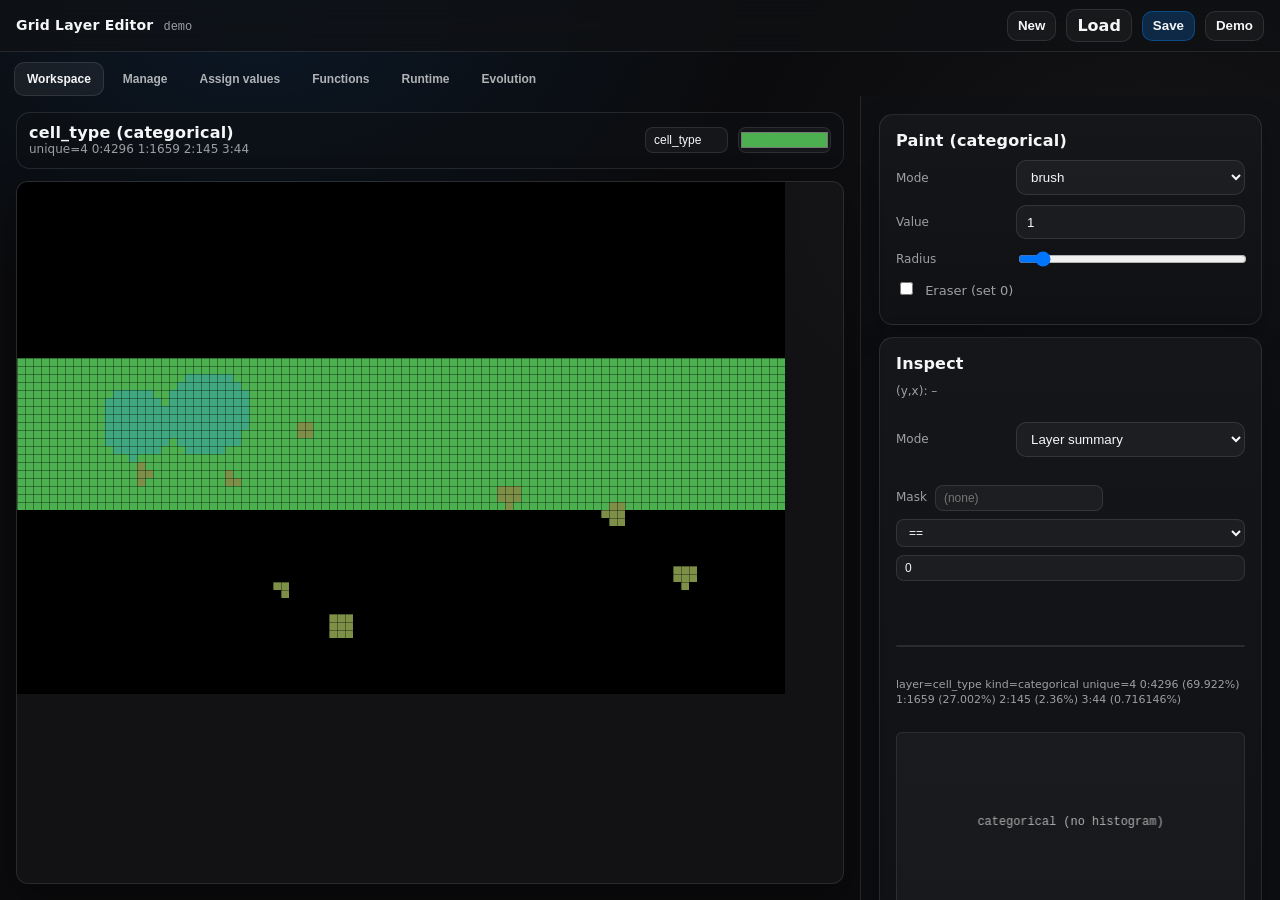
==== commit 9aec434a: "add searchable layer dropdowns and pathway modal UI with multi-select inputs/outputs" ====
--- a/web_editor/index.html
+++ b/web_editor/index.html
@@ -863,6 +863,72 @@
           <div id="helpModalBody" class="modal__body"></div>
         </div>
       </div>
+
+      <div id="pathwayModal" class="modal" aria-hidden="true">
+        <div id="pathwayModalOverlay" class="modal__overlay"></div>
+        <div class="modal__panel" role="dialog" aria-modal="true" aria-labelledby="pathwayModalTitle" style="max-width: 640px;">
+          <div class="modal__header">
+            <div id="pathwayModalTitle" class="modal__title">Create Pathway</div>
+            <button id="pathwayModalClose" class="btn btn--secondary btn--tiny" type="button">Cancel</button>
+          </div>
+          <div class="modal__body">
+            <div class="pathwayForm">
+              <div class="pathwayForm__field">
+                <label class="label" for="pathwayName">Pathway Name</label>
+                <input id="pathwayName" class="input" type="text" placeholder="e.g., glycolysis" value="glycolysis" />
+                <div class="help">A unique identifier for this metabolic pathway</div>
+              </div>
+
+              <div class="pathwayForm__field">
+                <label class="label" for="pathwayNumEnzymes">Number of Enzyme Steps</label>
+                <input id="pathwayNumEnzymes" class="input" type="number" min="1" max="10" value="3" />
+                <div class="help">Each enzyme can process signals from inputs or previous enzymes</div>
+              </div>
+
+              <div class="pathwayForm__field">
+                <label class="label">Input Layers (consumed)</label>
+                <div id="pathwayInputsContainer" class="pathwayForm__multiSelect">
+                  <div class="pathwayForm__selectedItems" id="pathwayInputsSelected"></div>
+                  <div id="pathwayInputsDropdown"></div>
+                </div>
+                <div class="help">Layers that will be consumed by this pathway</div>
+              </div>
+
+              <div class="pathwayForm__field">
+                <label class="label">Output Layers (produced)</label>
+                <div id="pathwayOutputsContainer" class="pathwayForm__multiSelect">
+                  <div class="pathwayForm__selectedItems" id="pathwayOutputsSelected"></div>
+                  <div id="pathwayOutputsDropdown"></div>
+                </div>
+                <div class="help">Layers that will be produced by this pathway</div>
+              </div>
+
+              <div class="pathwayForm__field">
+                <label class="label" for="pathwayCellLayer">Cell Layer</label>
+                <div id="pathwayCellLayer"></div>
+                <div class="help">Pathway only operates where this layer equals the cell value</div>
+              </div>
+
+              <div class="pathwayForm__field">
+                <label class="label" for="pathwayCellValue">Cell Value</label>
+                <input id="pathwayCellValue" class="input" type="number" value="1" />
+                <div class="help">Value that indicates a cell is present</div>
+              </div>
+
+              <div class="pathwayForm__field">
+                <label class="label" for="pathwayEfficiency">Efficiency</label>
+                <input id="pathwayEfficiency" class="input" type="number" min="0" step="0.1" value="1.0" />
+                <div class="help">Multiplicative gain applied to output signal (higher = more production)</div>
+              </div>
+
+              <div class="pathwayForm__actions">
+                <button id="pathwayModalCreate" class="btn btn--primary">Create Pathway</button>
+                <button id="pathwayModalCancel" class="btn btn--secondary">Cancel</button>
+              </div>
+            </div>
+          </div>
+        </div>
+      </div>
     </div>
 
     <script type="module" src="app.js?v=div2"></script>
--- a/web_editor/style.css
+++ b/web_editor/style.css
@@ -383,6 +383,15 @@
 
 .opsDupGroup{display:grid; grid-template-columns: 1fr 1fr auto; gap:8px; align-items:center;}
 
+.pathwayForm{display:flex; flex-direction:column; gap:18px;}
+.pathwayForm__field{display:flex; flex-direction:column; gap:6px;}
+.pathwayForm__multiSelect{display:flex; flex-direction:column; gap:8px;}
+.pathwayForm__selectedItems{display:flex; flex-wrap:wrap; gap:6px; min-height:32px; padding:6px; border:1px solid var(--border); border-radius:8px; background:rgba(255,255,255,.02);}
+.pathwayForm__selectedItem{display:inline-flex; align-items:center; gap:6px; padding:4px 8px 4px 10px; background:rgba(79,70,229,.2); border:1px solid rgba(79,70,229,.4); border-radius:6px; font-size:12px; font-weight:600; color:rgba(245,246,247,.95);}
+.pathwayForm__selectedItem button{padding:2px 4px; margin:-2px -4px -2px 2px; border:none; background:transparent; color:rgba(245,246,247,.6); cursor:pointer; font-size:14px; line-height:1; transition:color .15s ease;}
+.pathwayForm__selectedItem button:hover{color:rgba(245,246,247,1);}
+.pathwayForm__actions{display:flex; gap:10px; justify-content:flex-end; margin-top:8px; padding-top:12px; border-top:1px solid var(--border);}
+
 /* Keep Layer Ops header help button consistent and compact */
 #opsHelpBtn{min-width: var(--control-h-tiny); padding: 5px 8px;}
 
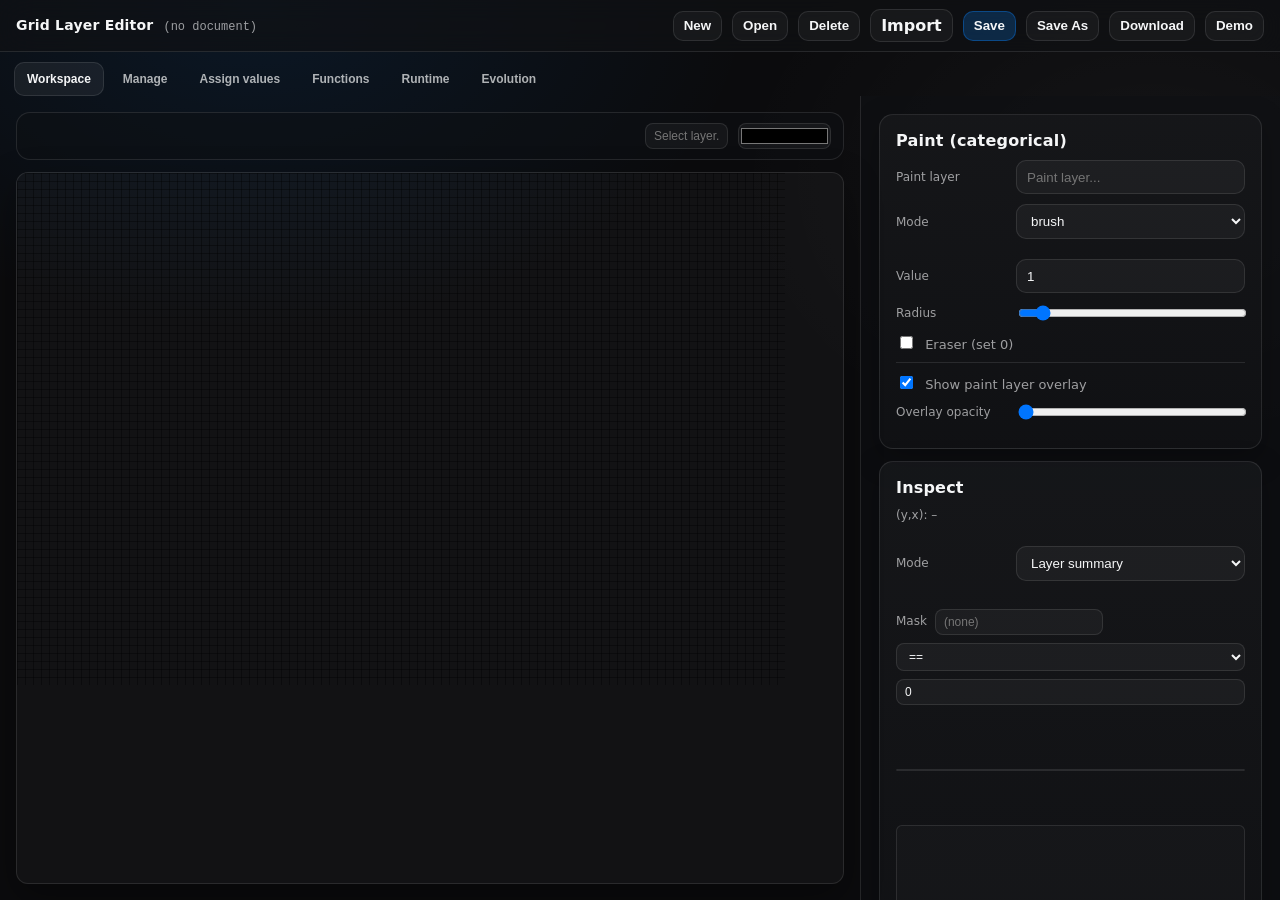
==== commit b943eacb: "add multi-target support for layer ops, comprehensive logging infrastructure, and document workspace" ====
--- a/web_editor/index.html
+++ b/web_editor/index.html
@@ -15,11 +15,15 @@
         </div>
         <div class="topbar__actions">
           <button id="newBtn" class="btn btn--secondary">New</button>
+          <button id="openBtn" class="btn btn--secondary">Open</button>
+          <button id="deleteBtn" class="btn btn--secondary">Delete</button>
           <label class="btn btn--secondary">
-            Load
+            Import
             <input id="fileInput" type="file" accept="application/json" hidden />
           </label>
           <button id="saveBtn" class="btn btn--primary">Save</button>
+          <button id="saveAsBtn" class="btn btn--secondary">Save As</button>
+          <button id="downloadBtn" class="btn btn--secondary">Download</button>
           <button id="demoBtn" class="btn btn--secondary">Demo</button>
         </div>
       </header>
@@ -60,11 +64,19 @@
                   <section class="panel">
                     <div class="panel__title">Paint (categorical)</div>
                     <div class="row">
+                      <label class="label">Paint layer</label>
+                      <select id="paintLayerSelect" class="input"></select>
+                    </div>
+                    <div class="row">
                       <label class="label">Mode</label>
                       <select id="editMode" class="input">
                         <option value="brush">brush</option>
                         <option value="rectangle">rectangle</option>
+                        <option value="clone">clone (copy pixel)</option>
                       </select>
+                    </div>
+                    <div class="row">
+                      <div id="paintCloneInfo" class="meta"></div>
                     </div>
                     <div class="row">
                       <label class="label">Value</label>
@@ -76,6 +88,15 @@
                     </div>
                     <div class="row row--inline">
                       <label class="checkbox"><input id="toggleEraser" type="checkbox" /> Eraser (set 0)</label>
+                    </div>
+
+                    <div class="hr"></div>
+                    <div class="row row--inline">
+                      <label class="checkbox"><input id="paintOverlayEnabled" type="checkbox" checked /> Show paint layer overlay</label>
+                    </div>
+                    <div class="row">
+                      <label class="label">Overlay opacity</label>
+                      <input id="paintOverlayAlpha" class="input" type="range" min="0" max="1" step="0.05" value="0.45" />
                     </div>
                   </section>
 
@@ -463,8 +484,7 @@
 
                       <div class="row row--inline">
                         <div class="two two--equal">
-                          <button id="fnAddRowBtn" class="btn btn--secondary btn--full">Add measurement</button>
-                          <button id="fnResetBtn" class="btn btn--secondary btn--full">Reset defaults</button>
+                          <button id="fnAddRowBtn" class="btn btn--secondary">Add measurement</button>
                         </div>
                       </div>
 
@@ -705,7 +725,30 @@
                     <select id="evoAlgo" class="input">
                       <option value="cem_delta" selected>CEM delta-field</option>
                       <option value="affine">Affine GA (scale/bias)</option>
+                      <option value="auto_switch">Auto switch (plateau)</option>
                     </select>
+                  </div>
+
+                  <div id="evoAutoParams">
+                    <div class="row">
+                      <label class="label">Auto: start with</label>
+                      <select id="evoAutoFirst" class="input">
+                        <option value="cem_delta" selected>CEM delta-field</option>
+                        <option value="affine">Affine GA (scale/bias)</option>
+                      </select>
+                    </div>
+                    <div class="row">
+                      <label class="label" title="If the best fitness does not improve for this many completed generations, auto-switch to the other algorithm.">Auto: plateau patience (generations)</label>
+                      <input id="evoAutoPatience" class="input" type="number" min="1" step="1" value="5" />
+                    </div>
+                    <div class="row">
+                      <label class="label" title="Minimum % improvement in best fitness over the patience window that counts as progress (e.g. 5 means 5%).">Auto: min improvement (%)</label>
+                      <input id="evoAutoMinDelta" class="input" type="number" step="any" value="0" />
+                    </div>
+                    <div class="row">
+                      <label class="label" title="Maximum number of auto-switches before stopping auto mode.">Auto: max switches</label>
+                      <input id="evoAutoMaxSwitches" class="input" type="number" min="0" step="1" value="20" />
+                    </div>
                   </div>
 
                   <div class="row">
@@ -820,7 +863,6 @@
                         <strong>Positive weights</strong> reward higher values, <strong>negative weights</strong> penalize them.
                       </div>
                       <div id="evoMeasList" class="evoWeights"></div>
-                      <button id="evoRefreshMeasBtn" class="btn btn--secondary btn--tiny" style="margin-top: 8px;">Refresh measurements</button>
                     </div>
                   </div>
 
@@ -842,6 +884,7 @@
                   <div class="panel__title">Progress</div>
                   <div class="evoPlotWrap">
                     <canvas id="evoCanvas" class="evoCanvas"></canvas>
+                    <canvas id="evoImpCanvas" class="evoImpCanvas"></canvas>
                   </div>
                   <div class="hr"></div>
                   <div class="panel__title">Top candidates</div>
@@ -931,6 +974,6 @@
       </div>
     </div>
 
-    <script type="module" src="app.js?v=div2"></script>
+    <script type="module" src="app.js?v=div15"></script>
   </body>
 </html>
--- a/web_editor/style.css
+++ b/web_editor/style.css
@@ -402,6 +402,22 @@
   justify-content:flex-start;
 }
 
+/* Measurements tab: keep primary action buttons compact and tastefully grouped */
+.tabPanel[data-tab="measurements"] .row.row--inline .two.two--equal{
+  display:flex;
+  justify-content:flex-end;
+  align-items:center;
+  flex-wrap:wrap;
+  gap:8px;
+}
+.tabPanel[data-tab="measurements"] #fnAddRowBtn{
+  width:auto;
+  padding:7px 10px;
+  border-radius:9px;
+  font-size:13px;
+  white-space:nowrap;
+}
+
 /* Make formula/op tables feel like pro tools: reserve width for Expr, keep actions compact */
 #fnSpecsTable table{table-layout:fixed;}
 #fnSpecsTable th:nth-child(1){width:200px;}
@@ -667,6 +683,13 @@
   display:block;
 }
 
+.evoImpCanvas{
+  width:100%;
+  height:90px;
+  display:block;
+  margin-top:8px;
+}
+
 .runtimeMeasList{
   display:flex;
   flex-direction:column;
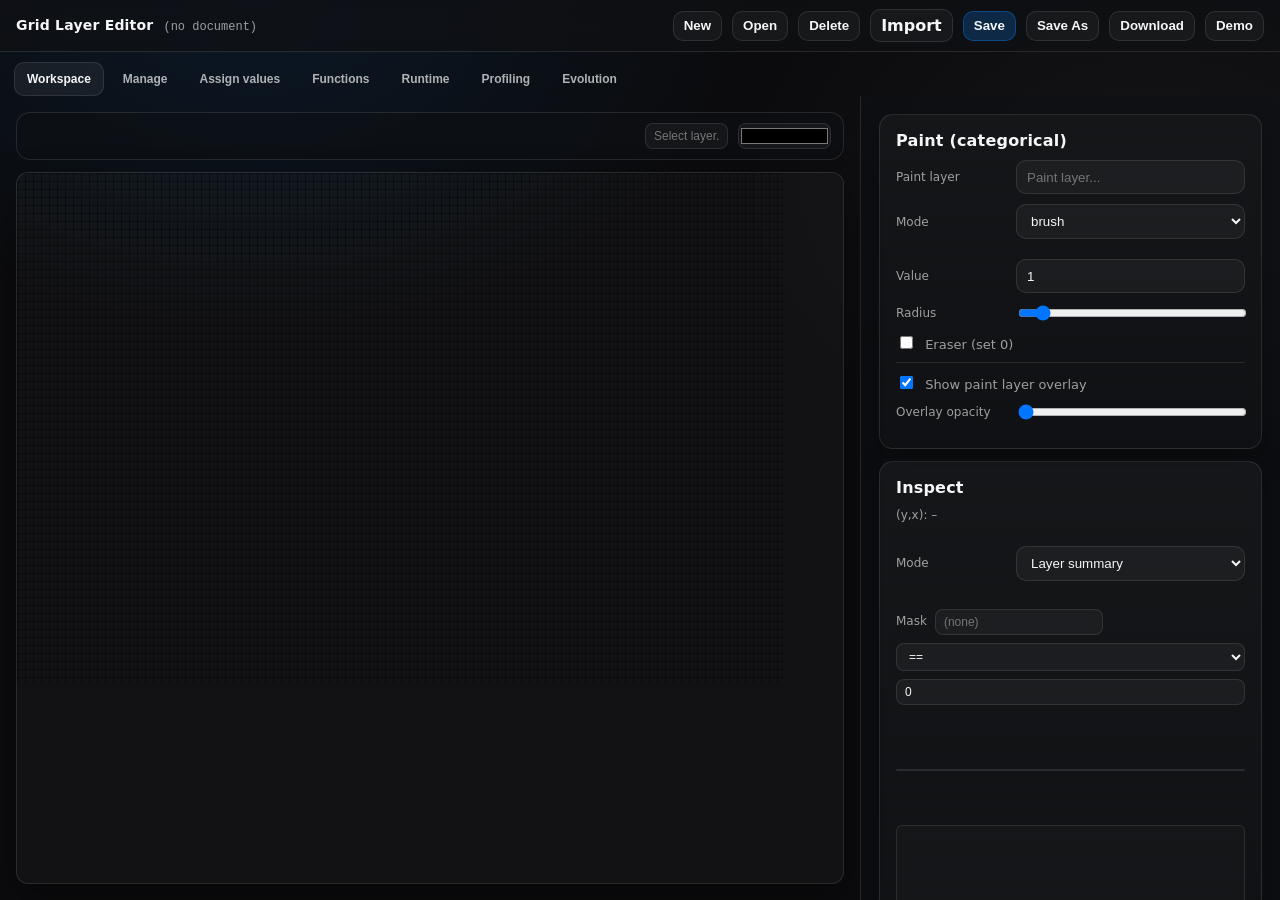
==== commit e709b93c: "add deterministic diffusion mode, pulse-on-transition step type, division constraints, and transport" ====
--- a/web_editor/index.html
+++ b/web_editor/index.html
@@ -36,6 +36,7 @@
             <button class="screenBtn" data-screen="assign">Assign values</button>
             <button class="screenBtn" data-screen="functions">Functions</button>
             <button class="screenBtn" data-screen="runtime">Runtime</button>
+            <button class="screenBtn" data-screen="profiling">Profiling</button>
             <button class="screenBtn" data-screen="evolution">Evolution</button>
           </div>
 
@@ -480,6 +481,18 @@
                         </div>
                       </div>
 
+                      <div class="row">
+                        <label class="label">Insert op event</label>
+                        <div class="three">
+                          <select id="fnInsertOpEventMode" class="input">
+                            <option value="op_last">op_last (this tick)</option>
+                            <option value="op_total">op_total (cumulative)</option>
+                          </select>
+                          <select id="fnInsertOpEvent" class="input"></select>
+                          <button id="fnInsertOpEventBtn" class="btn btn--secondary">Insert</button>
+                        </div>
+                      </div>
+
                       <div class="hr"></div>
 
                       <div class="row row--inline">
@@ -531,6 +544,7 @@
                           <button id="opsAddTransportBtn" class="btn btn--secondary">Add transport</button>
                           <button id="opsAddDiffusionBtn" class="btn btn--secondary">Add diffusion</button>
                           <button id="opsAddDivisionBtn" class="btn btn--secondary">Add division</button>
+                          <button id="opsAddPulseBtn" class="btn btn--secondary">Add transition pulse</button>
                           <button id="opsAddPathwayBtn" class="btn btn--secondary">Add pathway</button>
                         </div>
                       </div>
@@ -706,6 +720,99 @@
                       </div>
                     </div>
                   </div>
+
+                  <div class="runtimeBlock">
+                    <div class="runtimeBlock__title">Cell trajectory</div>
+                    <div class="runtimeBlock__controls">
+                      <div id="rtTrajInfo" class="meta"></div>
+                      <label class="meta">Layer</label>
+                      <select id="rtTrajAddLayer" class="input input--tiny"></select>
+                      <button id="rtTrajAddLayerBtn" class="btn btn--secondary btn--tiny">Add</button>
+                      <label class="meta">Window (pts)</label>
+                      <input id="rtTrajWindow" class="input input--tiny" type="number" min="10" step="10" value="2000" />
+                      <label class="checkbox"><input id="rtTrajNormalize" type="checkbox" checked /> Normalize</label>
+                      <label class="checkbox"><input id="rtTrajLog" type="checkbox" /> Log</label>
+                      <button id="rtTrajClearBtn" class="btn btn--secondary btn--tiny">Clear</button>
+                    </div>
+                    <div class="runtimeTrajWrap">
+                      <canvas id="rtTrajCanvas" class="runtimeTrajCanvas"></canvas>
+                    </div>
+                    <div id="rtTrajList" class="runtimeTrajList"></div>
+                  </div>
+                </section>
+              </aside>
+            </div>
+          </div>
+
+          <div class="screenPanel" data-screen="profiling">
+            <div class="functionsLayout">
+              <aside class="toolsDock toolsDock--full">
+                <section class="panel">
+                  <div class="panel__title">Profiling</div>
+                  <div class="help">
+                    Run the current editor payload for N ticks and report which Layer Ops steps and measurement expressions are slowest.
+                  </div>
+
+                  <div class="row">
+                    <label class="label">Ticks</label>
+                    <input id="profTicks" class="input" type="number" min="1" step="1" value="50" />
+                  </div>
+
+                  <div class="row">
+                    <label class="label">Warmup ticks</label>
+                    <input id="profWarmup" class="input" type="number" min="0" step="1" value="5" />
+                  </div>
+
+                  <div class="row">
+                    <label class="label">Repeats</label>
+                    <input id="profRepeats" class="input" type="number" min="1" step="1" value="1" />
+                  </div>
+
+                  <div class="row row--inline">
+                    <label class="checkbox"><input id="profEstimate" type="checkbox" checked /> Estimate speed</label>
+                    <label class="checkbox"><input id="profBreakdown" type="checkbox" checked /> Breakdown</label>
+                  </div>
+
+                  <div class="row">
+                    <button id="profRunBtn" class="btn btn--primary">Run profiling</button>
+                  </div>
+
+                  <div class="row row--inline">
+                    <div id="profStatus" class="meta"></div>
+                  </div>
+                  <div class="row row--inline">
+                    <div id="profSummary" class="meta"></div>
+                  </div>
+                  <div class="row row--inline">
+                    <div id="profNote" class="meta"></div>
+                  </div>
+
+                  <div class="hr"></div>
+
+                  <div class="row row--inline">
+                    <div class="panel__title" style="font-size: 13px;">Slowest Layer Ops steps</div>
+                  </div>
+                  <div class="row row--inline">
+                    <div id="profLayerOpsTable" class="table"></div>
+                  </div>
+
+                  <div class="hr"></div>
+
+                  <div class="row row--inline">
+                    <div class="panel__title" style="font-size: 13px;">Slowest measurements</div>
+                  </div>
+                  <div class="row row--inline">
+                    <div id="profMeasurementsTable" class="table"></div>
+                  </div>
+
+                  <div class="hr"></div>
+
+                  <div class="row row--inline">
+                    <div class="panel__title" style="font-size: 13px;">Layer Ops by type</div>
+                  </div>
+                  <div class="row row--inline">
+                    <div id="profLayerOpsByType" class="meta"></div>
+                  </div>
                 </section>
               </aside>
             </div>
--- a/web_editor/style.css
+++ b/web_editor/style.css
@@ -637,6 +637,19 @@
   padding:8px;
 }
 
+.runtimeTrajWrap{
+  border:1px solid var(--border);
+  border-radius:12px;
+  background: rgba(255,255,255,.02);
+  padding:8px;
+}
+
+.runtimeTrajCanvas{
+  width:100%;
+  height:220px;
+  display:block;
+}
+
 .runtimeMeasCanvas{
   width:100%;
   height:160px;
@@ -700,6 +713,48 @@
   border:1px solid var(--border);
   border-radius:12px;
   background: rgba(255,255,255,.02);
+}
+
+.runtimeTrajList{
+  display:flex;
+  flex-direction:column;
+  gap:6px;
+  max-height:220px;
+  overflow:auto;
+  padding:6px;
+  border:1px solid var(--border);
+  border-radius:12px;
+  background: rgba(255,255,255,.02);
+}
+
+.runtimeTrajRow{
+  display:grid;
+  grid-template-columns: 10px 1fr auto auto;
+  gap:10px;
+  align-items:center;
+}
+
+.runtimeTrajSwatch{
+  width:10px;
+  height:10px;
+  border-radius:3px;
+  background: rgba(255,255,255,.3);
+  border:1px solid rgba(255,255,255,.15);
+}
+
+.runtimeTrajName{
+  font-size:12px;
+  color: var(--muted);
+  overflow:hidden;
+  text-overflow:ellipsis;
+  white-space:nowrap;
+}
+
+.runtimeTrajVal{
+  font-size:12px;
+  color: rgba(255,255,255,.92);
+  text-align:right;
+  font-variant-numeric: tabular-nums;
 }
 
 .runtimeSurvList{
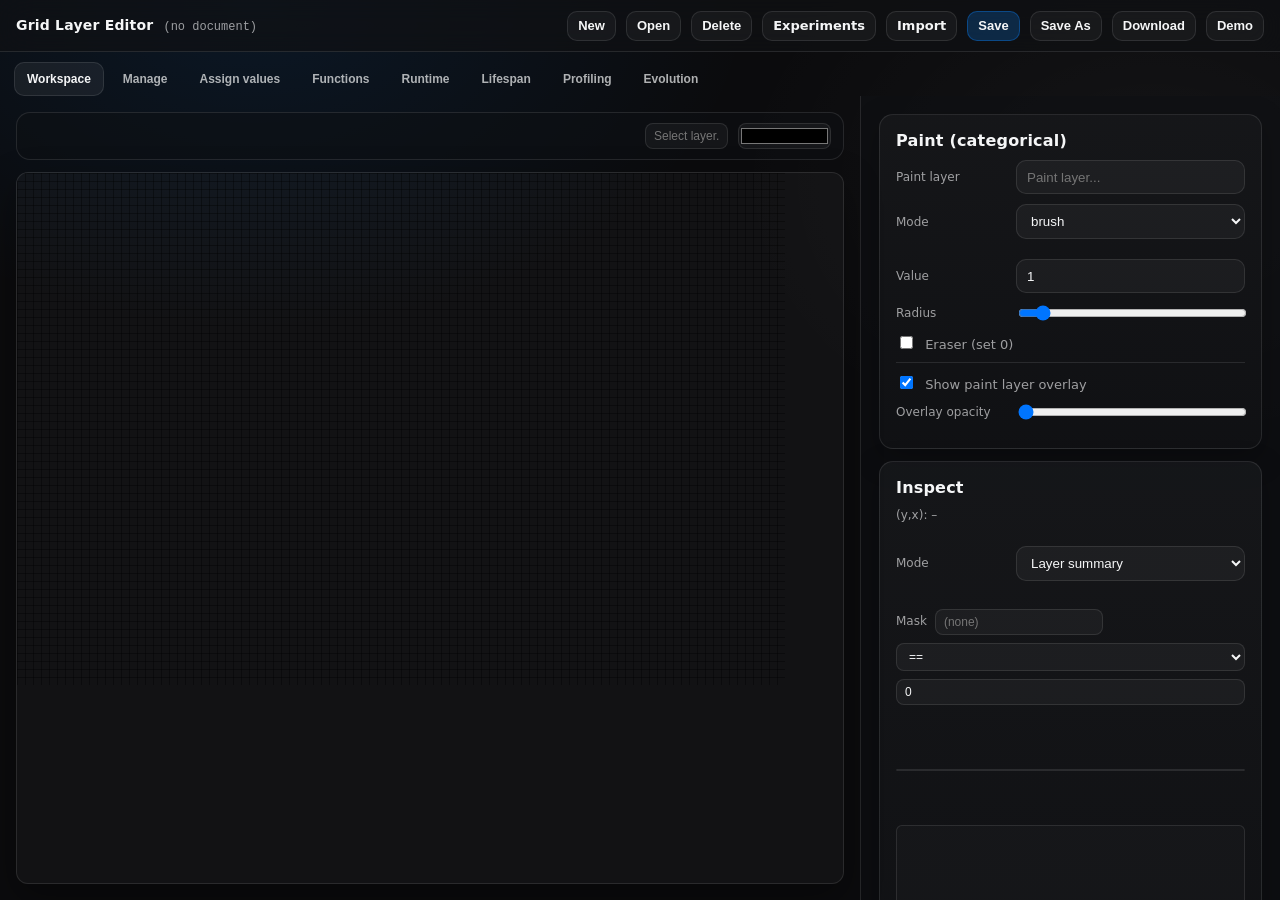
==== commit 9b8d27e7: "add expression AST caching to optimize repeated measurement evaluations" ====
--- a/web_editor/index.html
+++ b/web_editor/index.html
@@ -17,6 +17,7 @@
           <button id="newBtn" class="btn btn--secondary">New</button>
           <button id="openBtn" class="btn btn--secondary">Open</button>
           <button id="deleteBtn" class="btn btn--secondary">Delete</button>
+          <a class="btn btn--secondary" href="experiments.html">Experiments</a>
           <label class="btn btn--secondary">
             Import
             <input id="fileInput" type="file" accept="application/json" hidden />
@@ -36,6 +37,7 @@
             <button class="screenBtn" data-screen="assign">Assign values</button>
             <button class="screenBtn" data-screen="functions">Functions</button>
             <button class="screenBtn" data-screen="runtime">Runtime</button>
+            <button class="screenBtn" data-screen="lifespan">Lifespan</button>
             <button class="screenBtn" data-screen="profiling">Profiling</button>
             <button class="screenBtn" data-screen="evolution">Evolution</button>
           </div>
@@ -744,6 +746,102 @@
             </div>
           </div>
 
+          <div class="screenPanel" data-screen="lifespan">
+            <div class="functionsLayout">
+              <aside class="toolsDock toolsDock--full">
+                <section class="panel">
+                  <div class="panel__title">Lifespan</div>
+                  <div class="help">
+                    Run a payload for N ticks across replicates and record death as the first tick when any measurement whose name contains "death" becomes 1.
+                    Plots a Kaplan–Meier-style survival curve.
+                  </div>
+
+                  <div class="row">
+                    <label class="label">Payload source</label>
+                    <select id="lifeSource" class="input">
+                      <option value="editor" selected>Current editor</option>
+                      <option value="file">Uploaded JSON</option>
+                    </select>
+                  </div>
+
+                  <div class="row">
+                    <label class="label">Payload file</label>
+                    <div class="two two--btn">
+                      <div id="lifeFileName" class="meta">No file</div>
+                      <label class="btn btn--secondary btn--small">
+                        Upload
+                        <input id="lifeFile" type="file" accept="application/json" hidden />
+                      </label>
+                    </div>
+                  </div>
+
+                  <div class="row">
+                    <label class="label">Ticks</label>
+                    <input id="lifeTicks" class="input" type="number" min="1" step="1" value="200" />
+                  </div>
+
+                  <div class="row">
+                    <label class="label">Replicates</label>
+                    <input id="lifeReplicates" class="input" type="number" min="1" step="1" value="50" />
+                  </div>
+
+                  <div class="row">
+                    <label class="label">Seed</label>
+                    <input id="lifeSeed" class="input" type="number" step="1" value="1" />
+                  </div>
+
+                  <div class="row">
+                    <label class="label">Workers (0=auto)</label>
+                    <input id="lifeWorkers" class="input" type="number" min="0" step="1" value="0" />
+                  </div>
+
+                  <div class="row">
+                    <label class="label">Worker mode</label>
+                    <select id="lifeWorkerMode" class="input">
+                      <option value="thread" selected>Thread</option>
+                      <option value="process">Process</option>
+                    </select>
+                  </div>
+
+                  <div class="row">
+                    <button id="lifeRunBtn" class="btn btn--primary">Run lifespan</button>
+                  </div>
+
+                  <div class="row row--inline">
+                    <div id="lifeStatus" class="meta"></div>
+                  </div>
+                  <div class="row row--inline">
+                    <div id="lifeSummary" class="meta"></div>
+                  </div>
+                  <div class="row row--inline">
+                    <div id="lifeDeathNames" class="meta"></div>
+                  </div>
+
+                  <div class="hr"></div>
+
+                  <div class="row row--inline">
+                    <canvas id="lifeCanvas" class="evoCanvas"></canvas>
+                  </div>
+
+                  <div class="row">
+                    <label class="label">Measurement</label>
+                    <select id="lifeMeasName" class="input"></select>
+                  </div>
+
+                  <div class="row row--inline">
+                    <canvas id="lifeMeasCanvas" class="evoCanvas"></canvas>
+                  </div>
+
+                  <div class="hr"></div>
+
+                  <div class="row row--inline">
+                    <div id="lifeRepsList" class="runtimeMeasList"></div>
+                  </div>
+                </section>
+              </aside>
+            </div>
+          </div>
+
           <div class="screenPanel" data-screen="profiling">
             <div class="functionsLayout">
               <aside class="toolsDock toolsDock--full">
--- a/web_editor/style.css
+++ b/web_editor/style.css
@@ -267,6 +267,7 @@
 .two--btn{grid-template-columns: 1fr auto;}
 .two--btnLeft{grid-template-columns: auto 1fr;}
 .three{display:grid; grid-template-columns: 1fr 1fr 1fr; gap:8px;}
+.four{display:grid; grid-template-columns: 1fr 1fr 1fr 1fr; gap:8px;}
 .label{color:var(--muted); font-size:12px;}
 .input{
   width:100%;
@@ -296,11 +297,18 @@
   border-radius:10px;
   border:1px solid var(--border);
   background: rgba(255,255,255,.04);
-  color:var(--text);
+  color: var(--text);
   cursor:pointer;
-  font-weight:600;
+  font-weight:700;
+  font-size:13px;
   min-height: var(--control-h);
   transition: filter .12s ease, background .12s ease, border-color .12s ease;
+}
+a.btn{
+  display:inline-flex;
+  align-items:center;
+  justify-content:center;
+  text-decoration:none;
 }
 .btn--small{
   padding:7px 10px;
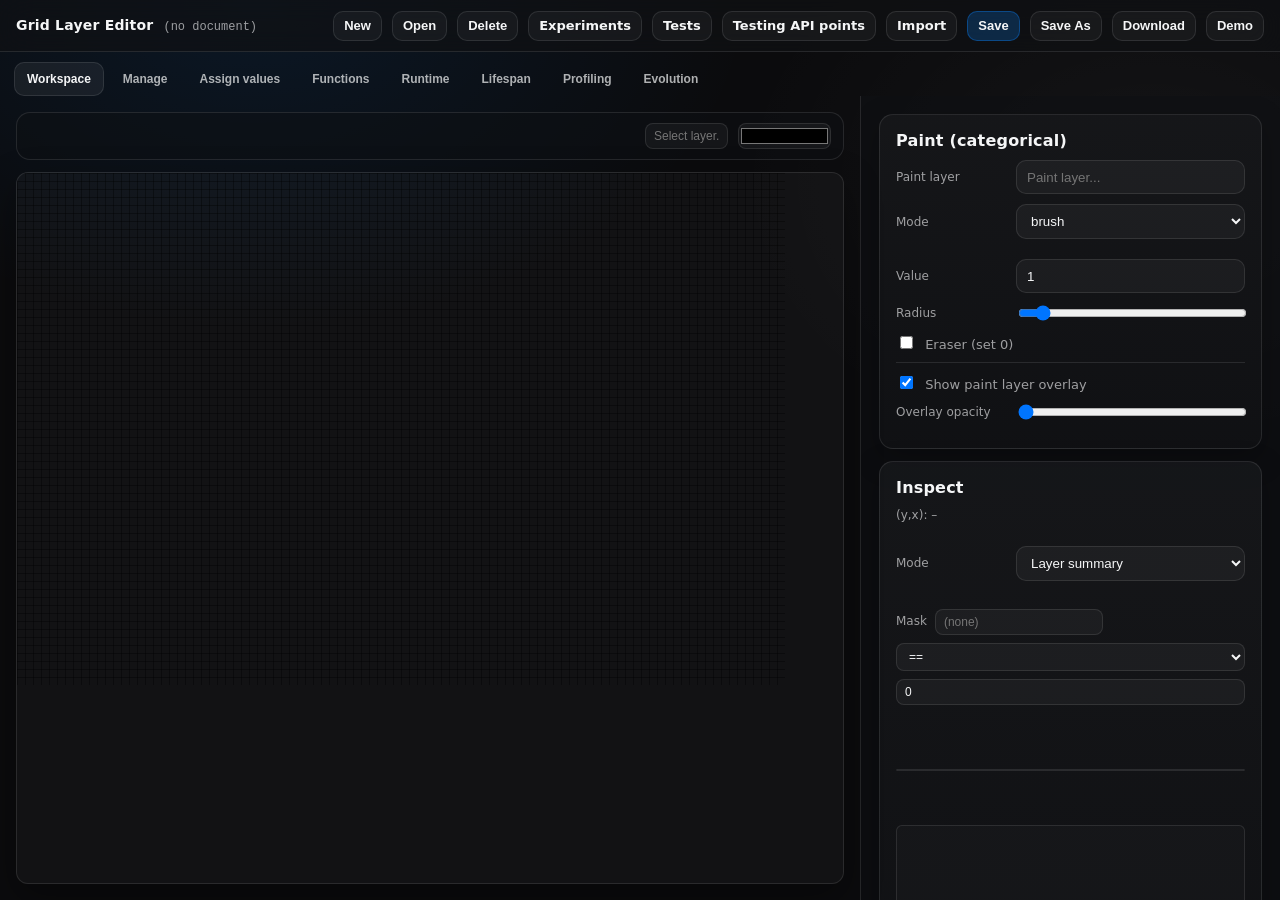
==== commit 041e3eb5: "refactor: add NaN handling and tick interventions support - Added np.nan_to_num calls to prevent NaN" ====
--- a/web_editor/index.html
+++ b/web_editor/index.html
@@ -18,6 +18,8 @@
           <button id="openBtn" class="btn btn--secondary">Open</button>
           <button id="deleteBtn" class="btn btn--secondary">Delete</button>
           <a class="btn btn--secondary" href="experiments.html">Experiments</a>
+          <a class="btn btn--secondary" href="tests.html">Tests</a>
+          <a class="btn btn--secondary" href="testing_api_points.html">Testing API points</a>
           <label class="btn btn--secondary">
             Import
             <input id="fileInput" type="file" accept="application/json" hidden />
@@ -199,6 +201,7 @@
                   </div>
                   <div class="row row--inlineFlex">
                     <button id="bulkDeleteBtn" class="btn btn--danger btn--tiny">Delete selected</button>
+                    <button id="downloadLayersBtn" class="btn btn--secondary btn--tiny">Download layers</button>
                     <div class="spacer"></div>
                     <div id="bulkDeleteInfo" class="meta"></div>
                   </div>
@@ -396,6 +399,7 @@
                         <option value="set_constant">set constant</option>
                         <option value="set_random_uniform">set random uniform</option>
                         <option value="add_random_uniform">add random uniform</option>
+                        <option value="apply_expr">apply expression</option>
                       </select>
                     </div>
                     <div class="row">
@@ -412,6 +416,14 @@
                     <div class="row">
                       <label class="label">Seed</label>
                       <input id="opSeed" class="input" type="number" value="0" step="1" />
+                    </div>
+
+                    <div class="row">
+                      <label class="label">Expression</label>
+                      <textarea id="opExpr" class="input" style="min-height: 86px; font-family: ui-monospace, SFMono-Regular, Menlo, Monaco, Consolas, 'Liberation Mono', 'Courier New', monospace;" spellcheck="false">clip(x * 0.5, 0, 1)</textarea>
+                    </div>
+                    <div class="row row--inline">
+                      <div id="opExprPreview" class="meta"></div>
                     </div>
 
                     <div class="hr"></div>
--- a/web_editor/style.css
+++ b/web_editor/style.css
@@ -375,6 +375,12 @@
 .table th{background: rgba(255,255,255,.03); color:rgba(245,246,247,.72); font-weight:800; text-align:left;}
 .table tr:last-child td{border-bottom:none;}
 
+#inspectTable{overflow:auto;}
+#inspectTable table{table-layout:fixed;}
+#inspectTable th:nth-child(1), #inspectTable td:nth-child(1){width:160px;}
+#inspectTable th:nth-child(2), #inspectTable td:nth-child(2){width:90px;}
+#inspectTable th:nth-child(3), #inspectTable td:nth-child(3){width:140px;}
+
 .opsExprWrap{display:flex; gap:8px; align-items:flex-start;}
 .opsExprWrap .btn{margin-top:2px; white-space:nowrap;}
 
